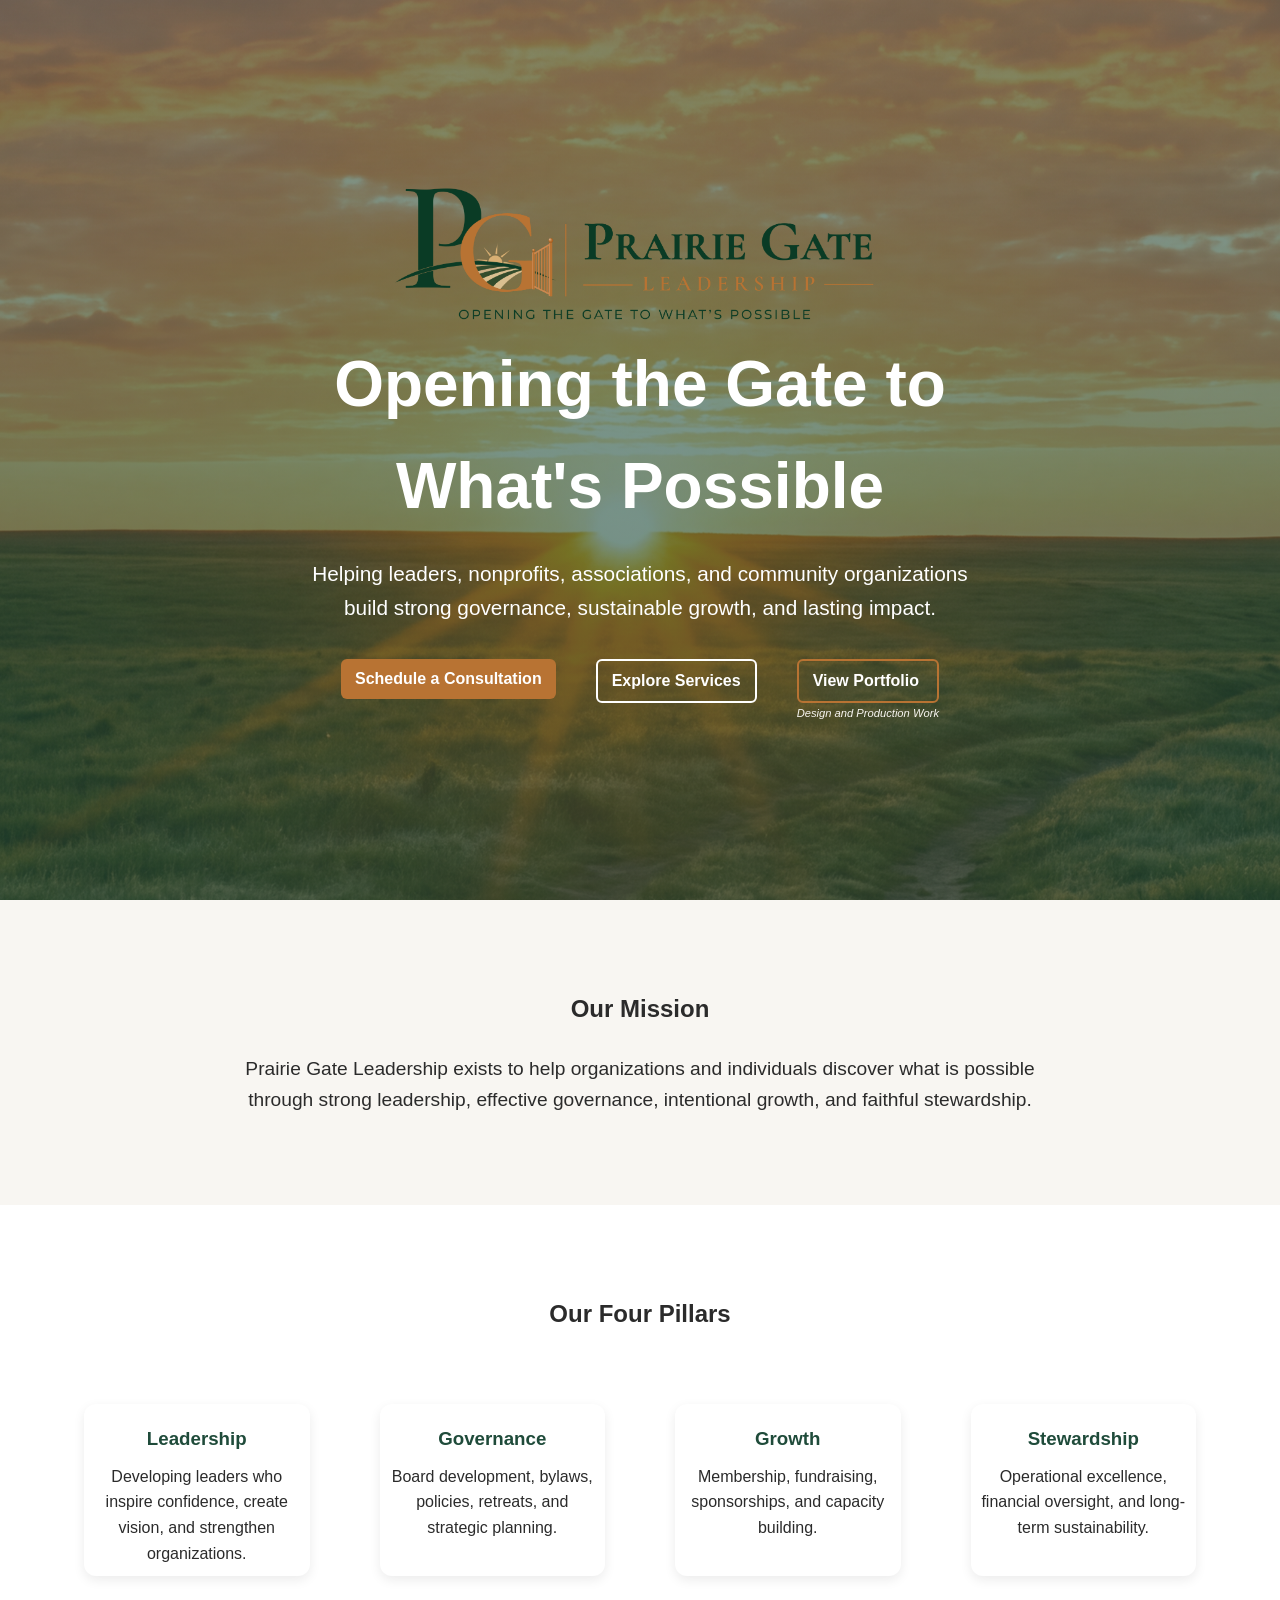
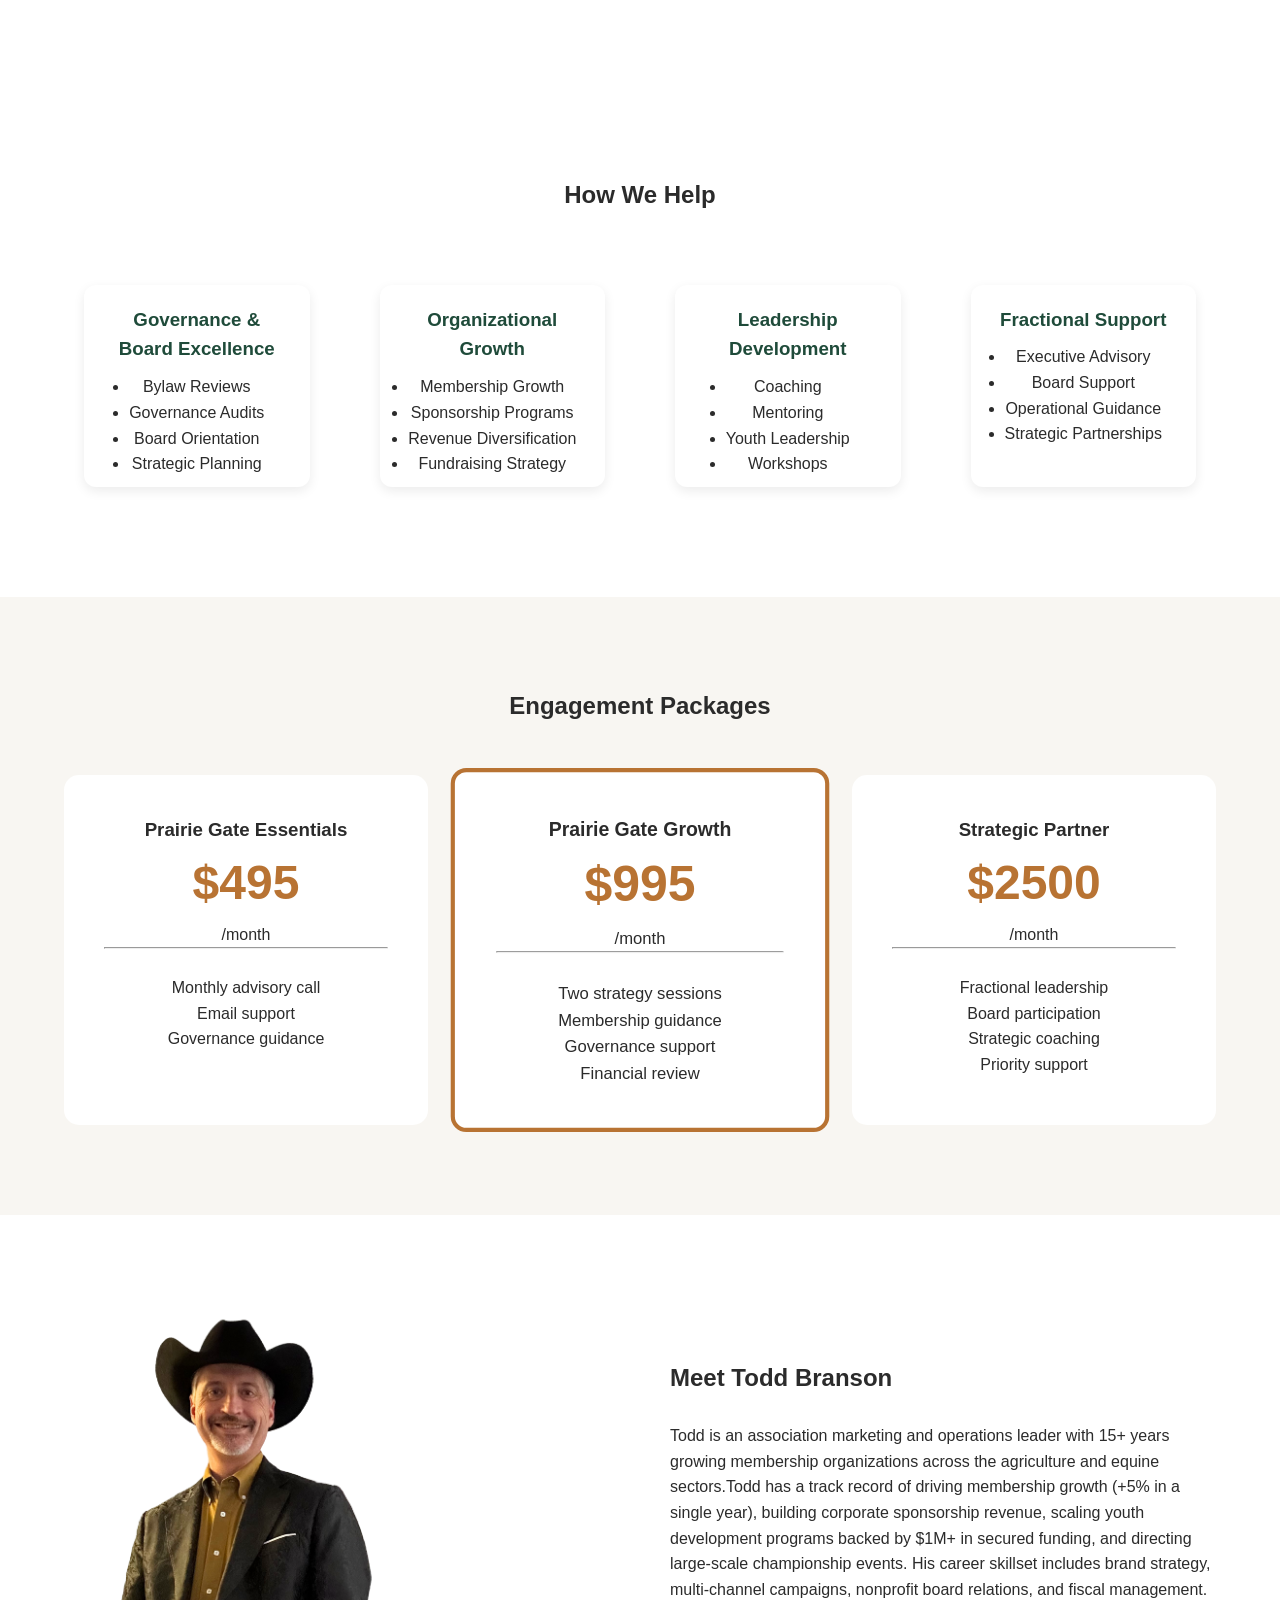
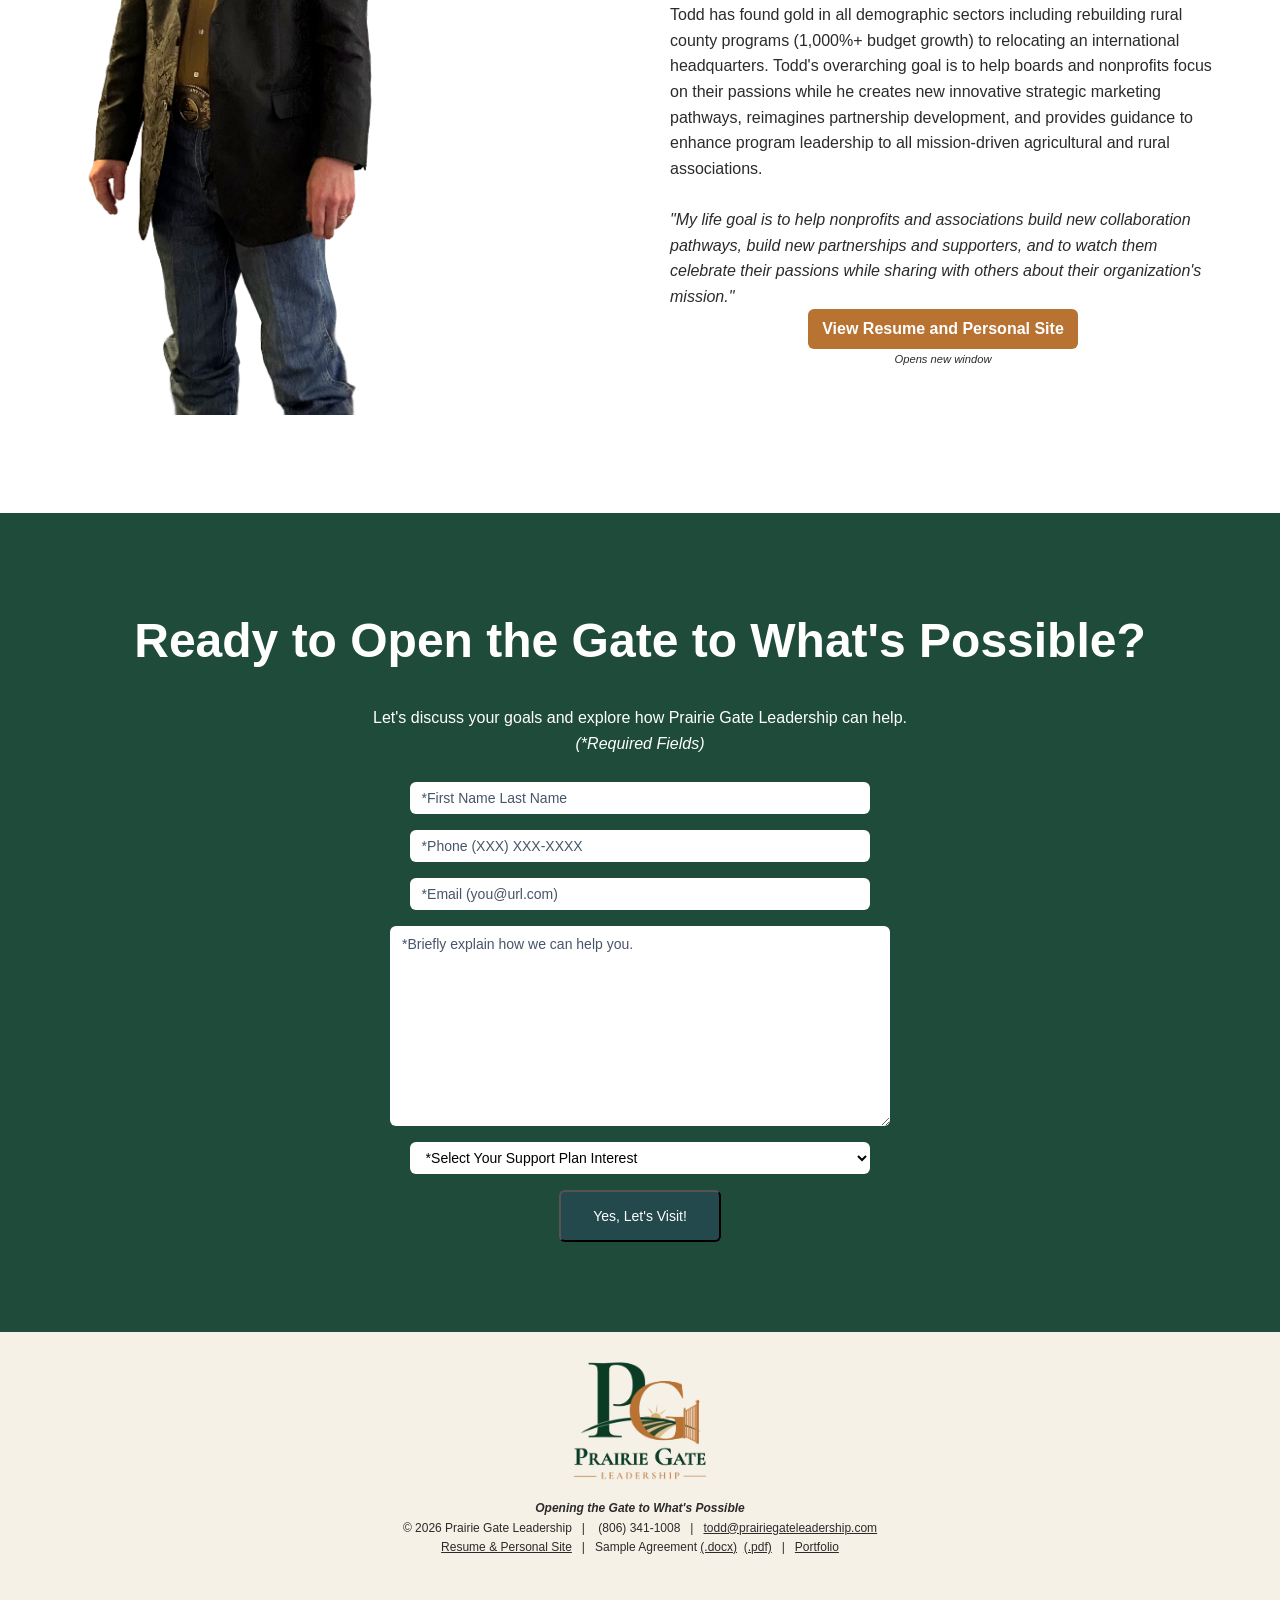
==== index.html @ 0a59d352 "combined the CSS and made it a rel link" ====
<!DOCTYPE html>
<html lang="en">
<head>
<meta charset="UTF-8">
<meta name="viewport" content="width=device-width, initial-scale=1.0">

<title>Prairie Gate Leadership</title>
	<link rel="stylesheet" href="/PGL-style.css">
	<link rel="icon" type="image/png" sizes="32x32" href="/favicon-32.png">
	<link rel="icon" type="image/png" sizes="16x16" href="/favicon-16.png">
	<link rel="apple-touch-icon" sizes="180x180" href="/apple-touch-icon.png">
	<link rel="android-chrome-icon" sizes="192x192" href="/android-chrome-192x192.png">
	<link rel="Progressive-Web-App" sizes="512x512" href="/android-chrome-512x512.png">
	<link rel="shortcut-icon" href="/favicon.ico">
</head>

<body>

<!-- HERO -->

<section class="hero">

<div class="container hero-content">

<img src="images/prairie-gate-horizontal-logo.png"
     alt="Prairie Gate Leadership"
     style="max-width:500px; margin-bottom:30px; display:block; margin: 0 auto;">

<h1>Opening the Gate to What's Possible</h1>

<p style="text-align: center">
Helping leaders, nonprofits, associations, and community organizations build strong governance, sustainable growth, and lasting impact.
</p>

<div class="btn-wrapper">
<a href="#contact" class="btn btn-primary">
Schedule a Consultation
</a>

<a href="#services" class="btn btn-secondary">
Explore Services
</a>
<div class="caption-wrapper">	
<a href="portfolio.html" class="btn btn-external">
View Portfolio
</a>
<span class="btn-caption">Design and Production Work</span>	
	</div>
	</div>
</div>
</section>

<!-- MISSION -->

<section class="mission">

<div class="container">

<h2>Our Mission</h2>

<br>

<p>
Prairie Gate Leadership exists to help organizations and individuals discover what is possible through strong leadership, effective governance, intentional growth, and faithful stewardship.
</p>

</div>

</section>

<!-- FOUR PILLARS -->

<section>

<div class="container">

<h2 style="text-align:center;margin-bottom:50px;">
Our Four Pillars
</h2>

<div class="pillars">

<div class="card">
<h3>Leadership</h3>
<p>
Developing leaders who inspire confidence, create vision, and strengthen organizations.
</p>
</div>

<div class="card">
<h3>Governance</h3>
<p>
Board development, bylaws, policies, retreats, and strategic planning.
</p>
</div>

<div class="card">
<h3>Growth</h3>
<p>
Membership, fundraising, sponsorships, and capacity building.
</p>
</div>

<div class="card">
<h3>Stewardship</h3>
<p>
Operational excellence, financial oversight, and long-term sustainability.
</p>
</div>

</div>

</div>

</section>

<!-- SERVICES -->

<section>

<div class="container">

<h2 id="services" style="text-align:center;margin-bottom:50px;">
How We Help
</h2>

<div class="pillars">

<div class="card">
<h3>Governance &amp; Board Excellence</h3>
<ul>
<li>Bylaw Reviews</li>
<li>Governance Audits</li>
<li>Board Orientation</li>
<li>Strategic Planning</li>
</ul>
</div>

<div class="card">
<h3>Organizational Growth</h3>
<ul>
<li>Membership Growth</li>
<li>Sponsorship Programs</li>
<li>Revenue Diversification</li>
<li>Fundraising Strategy</li>
</ul>
</div>

<div class="card">
<h3>Leadership Development</h3>
<ul>
<li>Coaching</li>
<li>Mentoring</li>
<li>Youth Leadership</li>
<li>Workshops</li>
</ul>
</div>

<div class="card">
<h3>Fractional Support</h3>
<ul>
<li>Executive Advisory</li>
<li>Board Support</li>
<li>Operational Guidance</li>
<li>Strategic Partnerships</li>
</ul>
</div>

</div>

</div>

</section>

<!-- PACKAGES -->

<section class="packages">

<div class="container">

<h2 style="text-align:center;margin-bottom:50px;">
Engagement Packages
</h2>

<div class="pricing-grid">

<div class="package">

<h3>Prairie Gate Essentials</h3>

<div class="price">$495</div>

<p>/month</p>

<hr><br>

<p>Monthly advisory call</p>
<p>Email support</p>
<p>Governance guidance</p>

</div>

<div class="package featured">

<h3>Prairie Gate Growth</h3>

<div class="price">$995</div>

<p>/month</p>

<hr><br>

<p>Two strategy sessions</p>
<p>Membership guidance</p>
<p>Governance support</p>
<p>Financial review</p>

</div>

<div class="package">

<h3>Strategic Partner</h3>

<div class="price">$2500</div>

<p>/month</p>

<hr><br>

<p>Fractional leadership</p>
<p>Board participation</p>
<p>Strategic coaching</p>
<p>Priority support</p>

</div>

</div>

</div>

</section>

<!-- FOUNDER -->

<section>

<div class="container founder">

<div>

<img src="images/todd-branson.png"
     alt="Todd Branson"
     style="width:60%; border-radius:0px;">

</div>

<div>

<h2>Meet Todd Branson</h2>

<br>

<p>
Todd is an association marketing and operations leader with 15+ years growing membership organizations across the agriculture and equine sectors.Todd has a track record of driving membership growth (+5% in a single year), building corporate sponsorship revenue, scaling youth development programs backed by $1M+ in secured funding, and directing large-scale championship events. His career skillset includes brand strategy, multi-channel campaigns, nonprofit board relations, and fiscal management. Todd has found gold in all demographic sectors including rebuilding rural county programs (1,000%+ budget growth) to relocating an international headquarters. Todd's overarching goal is to help boards and nonprofits focus on their passions while he creates new innovative strategic marketing pathways, reimagines partnership development, and provides guidance to enhance program leadership to all mission-driven agricultural and rural associations.
</p>
<br>
<p><em>"My life goal is to help nonprofits and associations build new collaboration pathways, build new partnerships and supporters, and to watch them celebrate their passions while sharing with others about their organization's mission."</em>
</p>
	<div class="btn-wrapper">
	<div class="caption-wrapper">	
<a href="portfolio.html" class="btn btn-primary">View Resume and Personal Site</a>
<span class="btn-caption" style="color:var(--charcoal)">Opens new window</span>	
	</div>

</div>

</div>
	</div>
</section>

<!-- CTA -->

<section class="cta">

<div class="container">

<h2 style="font-size:3rem;"  id="contact">
Ready to Open the Gate to What's Possible?
</h2>

<br>

<p>
Let's discuss your goals and explore
how Prairie Gate Leadership can help. <br><em>(*Required Fields)</em>
</p>
<br>
 <div class="form">
<form action= "https://formspree.io/f/xjyydlya" class="fs-form" method="POST">
    <input type="hidden" name="subject" value="PGL - Request More Information">
	
	<div class="fs-field">
		<input type="text" name="name" placeholder="*First Name Last Name" required class="fs-input">
	</div>
	<div class="fs-field">	
		<input type="phone" name="phone" placeholder="*Phone (XXX) XXX-XXXX" required class="fs-input">
	</div>
	<div class="fs-field">	
		<input type="email" name="email" placeholder="*Email (you@url.com)" required class="fs-input">
	</div>
	<div class="fs-field">
  <textarea class="fs-textarea" name="message" style="width:500px; height:200px;" required placeholder="*Briefly explain how we can help you." ></textarea></div>
	<div class="fs-field">	
	<select class="fs-select" name="support-plans" required>
		<option value="" selected disabled>*Select Your Support Plan Interest</option>
		<option value="inquiry">General Questions</option>
		<option value="essentials">Prairie Gate Essentials</option>
		<option value="growth">Prairie Gate Growth (Recommended)</option>
		<option value="partner">Strategic Partner</option>
	</select>
	</div>
		<button class="fs-button" type="submit">Yes, Let's Visit!</button>
		
</form>
</div>	
	</div>																	 
</section>

<footer>

<img src="images/pg-monogram.png"
     alt="Prairie Gate Monogram"
     style="height:140px;margin-bottom:0px;">

<p style="font-size: 12px;">
		<em><b>Opening the Gate to What's Possible</b></em>
	<br>© 2026 Prairie Gate Leadership&nbsp;&nbsp;&nbsp;|&nbsp;&nbsp;&nbsp;  (806) 341-1008&nbsp;&nbsp;&nbsp;|&nbsp;&nbsp;&nbsp;<a href="mailto:todd@prairiegateleadership.com">todd@prairiegateleadership.com</a>
	<br>
	<a href="https://toddfbranson.myportfolio.com/recent-work" target="new">Resume &amp; Personal Site</a>&nbsp;&nbsp;&nbsp;|&nbsp;&nbsp;&nbsp;Sample Agreement <a href="documents/Prairie Gate Leadership Service Agreement.docx" target="new">(.docx)</a>&nbsp;&nbsp;<a href="documents/Prairie Gate Leadership Service agreement.pdf" target="new">(.pdf)</a>&nbsp;&nbsp;&nbsp;|&nbsp;&nbsp;&nbsp;<a href="portfolio.html">Portfolio</a>
</p>

<br>

</footer>

</body>
</html>
---- PGL-style.css ----
@charset "utf-8";
/* CSS Document */
     
@import url("https://fonts.googleapis.com/css2?family=IBM+Plex+Serif:ital,wght@0,100;0,200;0,300;0,400;0,500;0,600;0,700;1,100;1,200;1,300;1,400;1,500;1,600;1,700&family=Work+Sans:ital,wght@0,100..900;1,100..900&display=swap");

/** Form Variables **/
	
	:root {
  --color-highlight: #7ecac7;
  --color-primary: #23494c;
  --color-primary-active: #122d30;
  --color-text-default: #ffffff;
  --color-text-select: #000000;
  --color-text-muted: #475569;
	}
	button,
input,
optgroup,
select,
textarea {
  font-family: inherit;
  font-feature-settings: inherit;
  font-variation-settings: inherit;
  font-size: 100%;
  font-weight: inherit;
  line-height: inherit;
  color: inherit;
  margin: 0 auto;
  padding: 0;
  text-align:left;
}

[type="checkbox"],
[type="radio"],
[type="range"] {
  appearance: none;
  flex-shrink: 0;
  padding: 0;
  user-select: none;
}

[type="checkbox"]:focus,
[type="radio"]:focus,
[type="range"]:focus {
  outline: none;
}

/** Components **/

.fs-form {
  display: grid;
  row-gap: 1rem;
}

.fs-form:where(.fs-layout__2-column) {
  column-gap: 0.75rem;
  grid-template-columns: 1fr 1fr;
}

fieldset {
  display: flex;
  margin: 1rem 0;
  row-gap:10rem;
}

.fs-form:where(.fs-layout__2-column) fieldset {
  column-gap: 0.75rem;
  grid-template-columns: 1fr 1fr;
  grid-column: 1 / -1;
}

.fs-fieldset-title {
  color: var(--color-text-default);
  font-family: var(--font-family-display);
  font-size: 1.25rem;
  font-weight: 500;
  line-height: 1.75rem;
  margin-bottom: 1rem;
  grid-column: 1 / -1;
}

.fs-field {
  display: flex;
  flex-direction: row;
  row-gap: 0.375rem;

}

.fs-label {
  color: var(--color-text-default);
  display: ;block;
  font-family: var(--font-family-display);
  font-size: 0.875rem;
  font-weight: 700;
  line-height: 1.25rem;
  
}

.fs-description {
  color: var(--color-text-muted);
  display: block;
  font-size: 0.875rem;
  line-height: 1.25rem;
}

.fs-button-group {
  display: flex;
  flex-direction: row-reverse;
  column-gap: 0.75rem;
}

.fs-form:where(.fs-layout__2-column) .fs-button-group {
  grid-column: 1 / -1;
}

.fs-button {
  background-color: var(--color-primary);
  border-radius: 0.375rem;
  color: white;
  cursor: pointer;
  font-size: 0.875rem;
  font-weight: 500;
  line-height: 1rem;
  padding: 1rem 2rem;
  transition-duration: 200ms;
  transition-property: background-color;
  transition-timing-function: cubic-bezier(0.4, 0, 0.2, 1);
}

.fs-button:hover {
  background-color: var(--color-primary-active);
}

.fs-button:focus-visible {
  background-color: var(--color-primary-active);
  outline: 3px solid var(--color-highlight);
}

.fs-input,
.fs-select {
  /*appearance: none;*/
  border-radius: 0.375rem;
  border-width: 0;
  box-shadow: var(--color-border-default) 0 0 0 1px inset;
  color: var(--color-text-select);
  font-size: 0.875rem;
  height: 2rem;
  line-height: 1.25rem;
  outline: none;
  padding-left: 0.75rem;
  padding-right: 0.75rem;
  width: 40%;
}

.fs-input:focus-visible,
.fs-select:focus-visible {
  box-shadow: var(--color-border-active) 0 0 0 1.5px inset;
  outline: 3px solid var(--color-highlight);
  outline-offset: 0;
}

.fs-input::placeholder {
  color: var(--color-text-muted);
}

.fs-checkbox-group,
.fs-radio-group {
  display: flex;
  flex-direction: column;
  row-gap: 0.5rem;
}

.fs-checkbox-field,
.fs-radio-field {
  column-gap: 0.5rem;
  display: flex;
}

:is(.fs-checkbox-field, .fs-radio-field) .fs-label + .fs-description {
  margin-top: 0.125rem;
}

.fs-checkbox-wrapper,
.fs-radio-wrapper {
  align-items: center;
  display: flex;
  height: 1.25rem;
}

.fs-checkbox,
.fs-radio {
  background-color: #fff;
  border: 1px solid var(--color-text-default);
  height: 1rem;
  width: 1rem;
}

.fs-checkbox {
  border-radius: 0.25rem;
}

.fs-radio {
  border-radius: 100%;
}

.fs-checkbox:checked,
.fs-radio:checked {
  background-color: var(--color-primary);
  background-position: center;
  background-repeat: no-repeat;
  background-size: 100% 100%;
  border-color: transparent;
}

.fs-checkbox:checked {
  background-image: url("data:image/svg+xml,%3csvg viewBox='0 0 16 16' fill='white' xmlns='http://www.w3.org/2000/svg'%3e%3cpath d='M12.207 4.793a1 1 0 010 1.414l-5 5a1 1 0 01-1.414 0l-2-2a1 1 0 011.414-1.414L6.5 9.086l4.293-4.293a1 1 0 011.414 0z'/%3e%3c/svg%3e");
}

.fs-radio:checked {
  background-image: url("data:image/svg+xml,%3csvg viewBox='0 0 16 16' fill='white' xmlns='http://www.w3.org/2000/svg'%3e%3ccircle cx='8' cy='8' r='3'/%3e%3c/svg%3e");
}

.fs-checkbox:focus-visible,
.fs-radio:focus-visible {
  outline: 3px solid var(--color-highlight);
  outline-offset: 0;
}

.fs-select {
  background-color: #fff;
  background-position: right 0.5rem center;
  background-repeat: no-repeat;
  background-size: 1.5em 1.5em;
  padding-right: 2.5rem;
}

.fs-slider {
  background: transparent;
  cursor: pointer;
  height: 1.25rem;
  width: 100%;
}

.fs-slider::-moz-range-track {
  background-color: var(--color-background);
  border-radius: 0.5rem;
  height: 0.5rem;
}

.fs-slider::-webkit-slider-runnable-track {
  background-color: var(--color-background);
  border-radius: 0.5rem;
  height: 0.5rem;
}

.fs-slider::-moz-range-thumb {
  background-color: var(--color-primary);
  border: none; /* Removes extra border that FF applies */
  border-radius: 50%;
  height: 1.25rem;
  width: 1.25rem;
}

.fs-slider::-webkit-slider-thumb {
  appearance: none;
  background-color: var(--color-primary);
  border-radius: 50%;
  height: 1.25rem;
  margin-top: -0.375rem; /* Centers thumb on the track */
  width: 1.25rem;
}

.fs-slider:focus-visible::-moz-range-thumb {
  outline: 2px solid var(--color-primary);
  outline-offset: 2px;
}

.fs-slider:focus-visible::-webkit-slider-thumb {
  outline: 2px solid var(--color-primary);
  outline-offset: 2px;
}

.fs-switch {
  background-color: var(--color-background-alt);
  background-image: url("data:image/svg+xml,%3csvg xmlns='http://www.w3.org/2000/svg' viewBox='-4 -4 8 8'%3e%3ccircle r='3' fill='white'/%3e%3c/svg%3e");
  background-position: left center;
  background-repeat: no-repeat;
  border-radius: 1.5rem;
  cursor: pointer;
  height: 1.5rem;
  transition-duration: 200ms;
  transition-property: background-color, background-position;
  transition-timing-function: cubic-bezier(0.4, 0, 0.2, 1);
  width: 2.75rem;
}

.fs-switch:checked {
  background-color: var(--color-primary);
  background-position: right center;
}

.fs-switch:focus-visible {
  outline: 3px solid var(--color-highlight);
  outline-offset: 0;
}

.fs-textarea {
  appearance: none;
  border-radius: 0.375rem;
  border-width: 0;
  box-shadow: var(--color-border-default) 0 0 0 1px inset;
  color: var(--color-primary);
  font-size: 0.875rem;
  line-height: 1.25rem;
  outline: none;
  padding: 0.5rem 0.75rem;
  resize: vertical;
}

.fs-textarea:focus-visible {
  box-shadow: var(--color-border-active) 0 0 0 1.5px inset;
  outline: 3px solid var(--color-highlight);
  outline-offset: 0;
}

.fs-textarea::placeholder {
  color: var(--color-text-muted);
}

/** Utilities **/

.col-span-full {
  grid-column: 1 / -1;
}

.fs-textarea::placeholder {
  color: var(--color-text-muted);
}

.slider-label-container {
  display: flex;
  justify-content: space-between;
  width: 100%;
  margin-top: 0.25rem;
}

.slider-label-text {
  font-size: 0.75rem;
  color: var(--color-text-muted);
  text-align: center;
  white-space: nowrap;
}
	
/** End Form Variables **/

:root {
    --prairie-green: #1F4B3A;
    --warm-copper: #B87333;
    --sandstone: #DCC9A3;
    --ivory: #F8F6F2;
    --charcoal: #2B2B2B;
}

*,
::before,
::after {
    margin:0;
    padding:0;
    box-sizing:border-box;
}

body {
    font-family: "Arial", sans-serif;
    color: var(--charcoal);
    line-height: 1.6;
    background:#fff;
}

.container {
    width:min(1200px,90%);
    margin:auto;
}
h1 {
    text-align: center;
}

h1,h2,h3 {
    font-family: Arial, serif;
}
	a {
		color: var(--charcoal);
	}
.btn {
    display:grid;
    padding:7px 14px;
    border-radius:6px;
    text-decoration:none;
    font-weight:600;
    transition:.3s;
}

.btn-primary {
    background:var(--warm-copper);
    color:white;
}

.btn-secondary {
    border:2px solid white;
    color:white;
}

	.btn-external {
    border:2px solid #B87333;
    color:white;
	
}
	.btn-wrapper {
		display:flex;
		gap: 40px;
		align-items:flex-start;
		width: fit-content;
		margin-left: auto;
		margin-right: auto;
		
	}
	.caption-wrapper {
		display:flex;
		flex-direction:column;
		align-content: flex-start;
	}
	.btn-caption {
		text-align:center;
		margin-top:2px;
		font-size:0.7rem;
		color:var(--ivory);
		font-style: italic;
	}
section {
    padding:90px 0;
}
.section{
    max-width:1200px;
    margin:0 auto;
    padding:70px 20px;
}
.section2{
    background:var(--dark-sandstone);
	background-size: cover;
	max-width:1200px;
    margin:0 auto;
    padding:70px 20px;
}

.section-title{
    color:var(--prairie-green);
    font-size:3rem;
    margin-bottom:0px;
	text-align: center;
}

.section-intro{
    color:#666;
    margin-bottom:20px;
	text-align: center;
}

.work-grid{
    display:grid;
    grid-template-columns:repeat(auto-fit,minmax(300px,1fr));
    gap:30px;
}
	

.hero {
    background:
        linear-gradient(rgba(31,75,58,.55),
        rgba(31,75,58,.65)),
        url("images/sunrise-prairie.png");
    background-size:cover;
    background-position:center;
    color:white;
    min-height:100vh;
    display:flex;
    align-items:center;
}

.hero-content {
    max-width:700px;
}

.hero h1 {
    font-size:4rem;
    margin-bottom:20px;
	align-items: center;
}

.hero p {
    font-size:1.3rem;
    margin-bottom:35px;
	text-align: center;
}


.mission {
    background:var(--ivory);
    text-align:center;
}

.mission p {
    max-width:850px;
    margin:auto;
    font-size:1.2rem;
}

.pillars {
    display:grid;
    grid-template-columns:repeat(auto-fit, minmax(250px,1fr));
    gap:30px;
}

.card{
    display:flex;
	flex-direction: column;
	background:white;
    border-radius:12px;
	align-items: center;
	text-align:center;
    overflow:hidden;
    box-shadow:0 4px 12px rgba(0,0,0,.08);
	margin:20px;
	padding: 10px;
}
.card .card2 h3 {
    color:var(--prairie-green);
    margin-bottom:10px;
}
.card img{
    width:60%;
	margin:20px;
}

	.card2{
    display:flex;
	flex-direction: column;
	background:white;
    border-radius:12px;
	align-items: center;
	text-align:center;
    overflow:hidden;
    box-shadow:0 4px 12px rgba(0,0,0,.08);
	margin:20px;
}

.card2 img{
    width:80%;
	margin:10px;
}
.card-content{
    padding:10px;
}

.card h3{
    padding:10px;
    color:var(--prairie-green);
}


.gallery{
    display:grid;
    grid-template-columns:repeat(auto-fit,minmax(160px,1fr));
    gap:0px;
}

.gallery img{
    width:80%;
    border-radius:5px;
}

	.gallery2{
    display:grid;
    grid-template-columns:repeat(auto-fit,minmax(80px,1fr));
    gap:0px;
}

.gallery2 img{
    width:60%;
    border-radius:5px;
}

	

.packages {
    background:var(--ivory);
}

.pricing-grid {
    display:grid;
    grid-template-columns:repeat(auto-fit,minmax(300px,1fr));
    gap:30px;
}

.package {
    background:white;
    border-radius:15px;
    padding:40px;
    text-align:center;
}

.featured {
    border:4px solid var(--warm-copper);
    transform:scale(1.04);
}

.price {
    font-size:3rem;
    color:var(--warm-copper);
    font-weight:bold;
}

.founder {
    display:grid;
    grid-template-columns:1fr 1fr;
    gap:60px;
    align-items:center;
}
	.form {
		display:block;
		margin: 0 auto;
	}
.cta {
    background:var(--prairie-green);
    text-align:center;
    color:white;
}

footer {
    background:#F6F1E7;
    color:var(--charcoal);
    text-align:center;
    padding:20px;
}

	footer a:link {
		color: var(--charcoal);
	}
	footer a:hover {
		color: var(--warm-copper);
	}
	
	/*footer a:visited {
		color: var(--charcoal);
	}*/
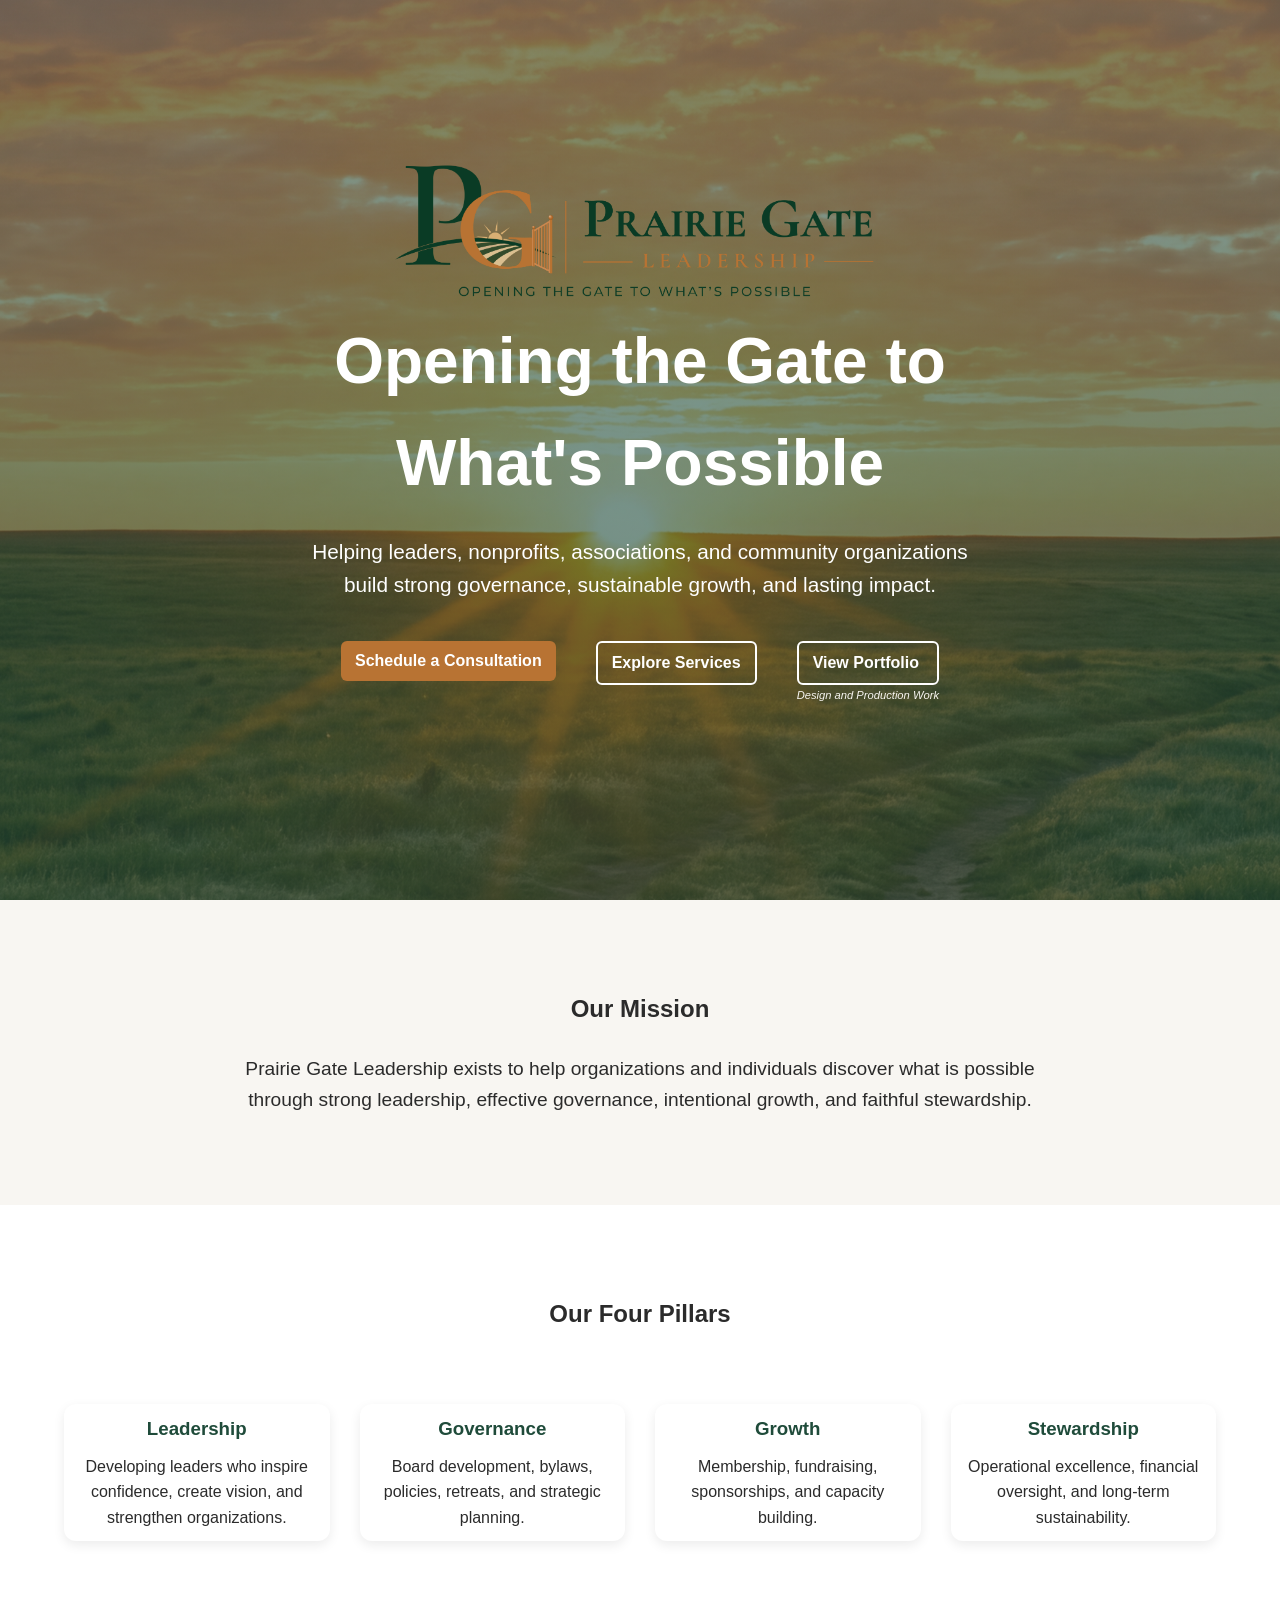
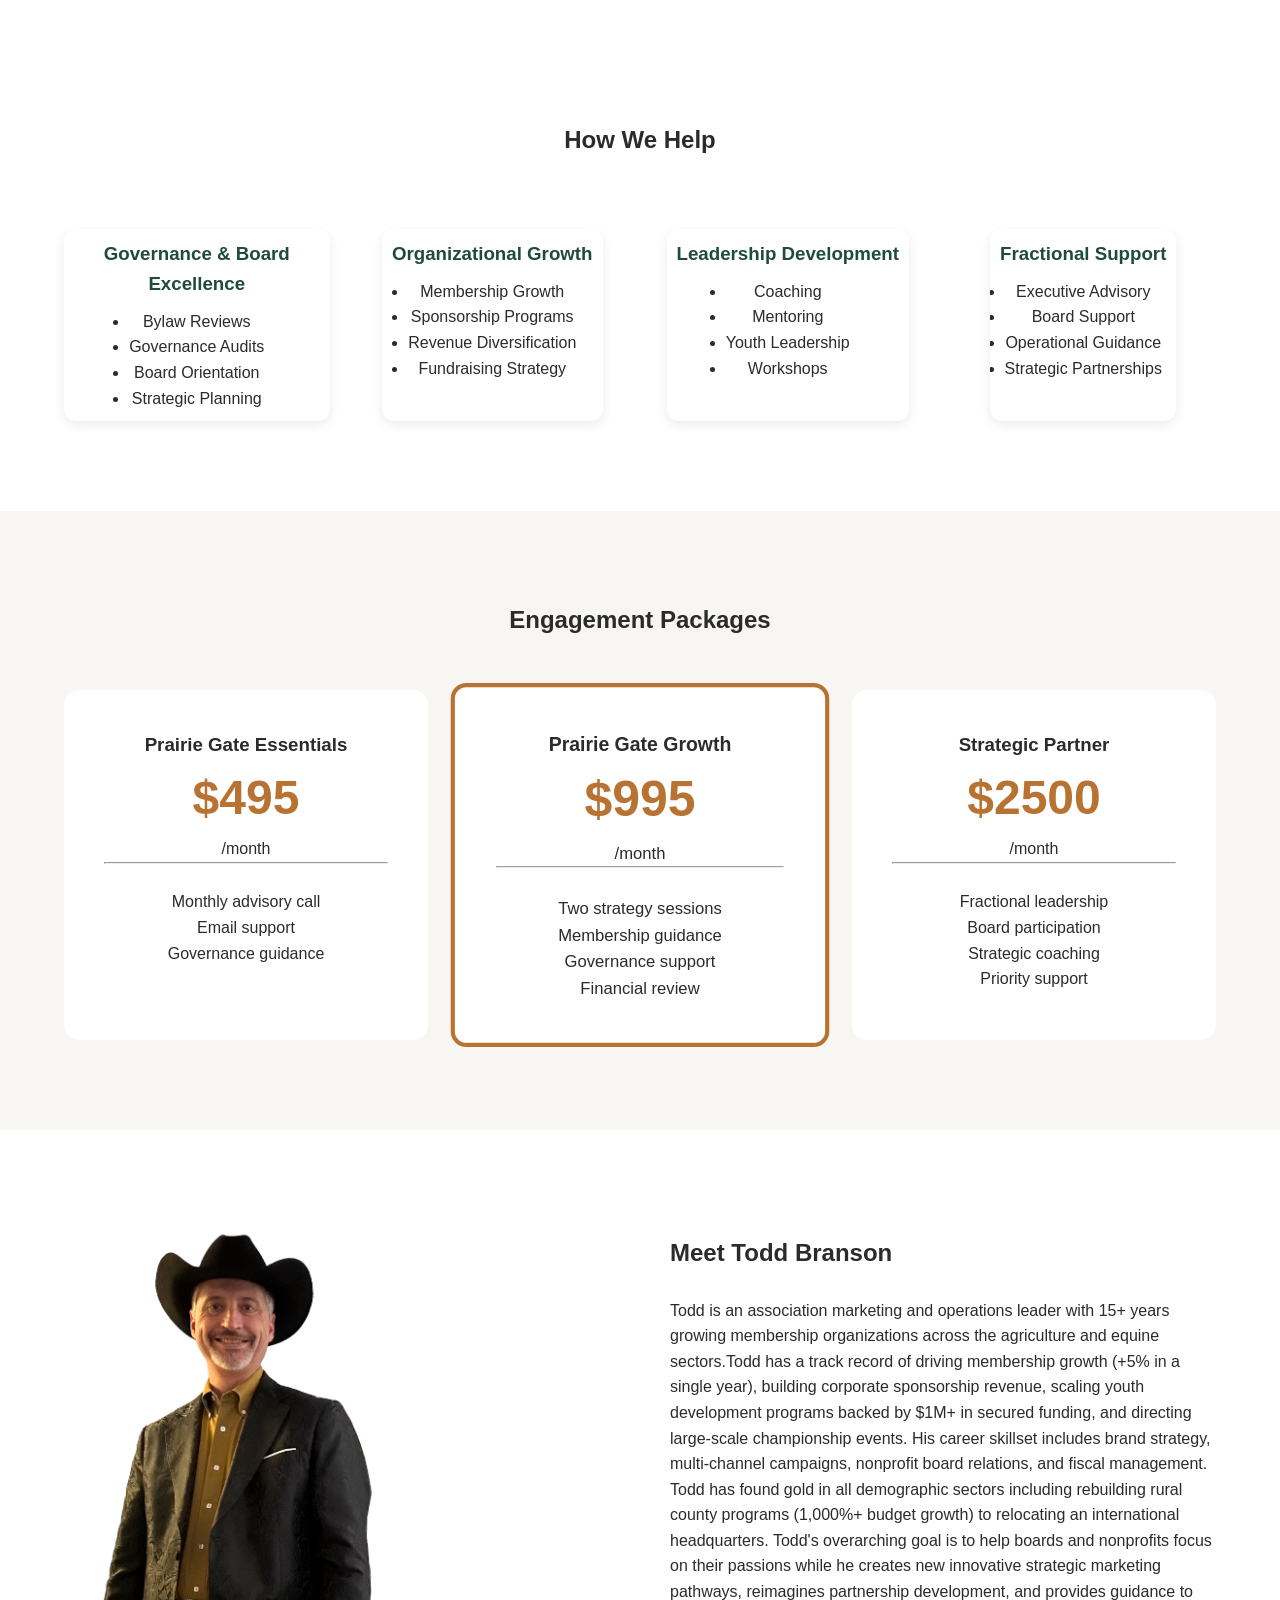
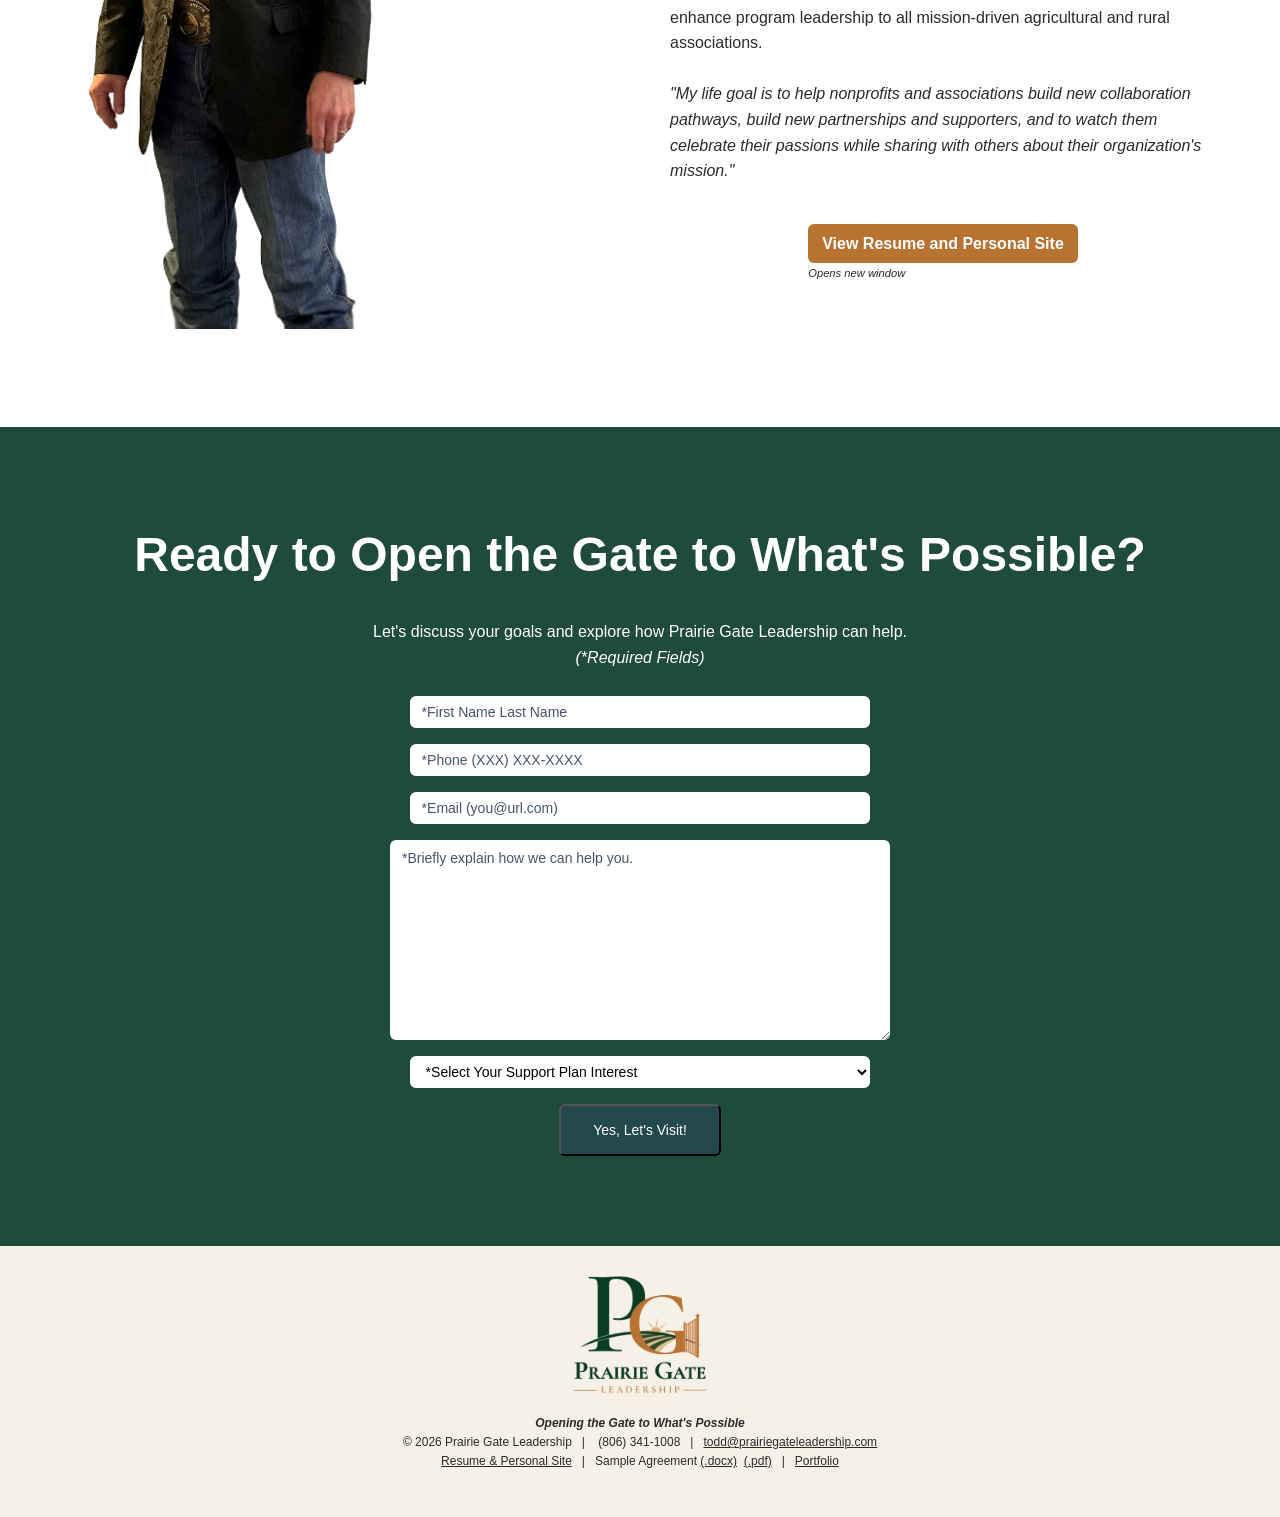
==== commit 42b20503: "Adjust and combine conflicting CSS" ====
--- a/index.html
+++ b/index.html
@@ -41,7 +41,7 @@
 Explore Services
 </a>
 <div class="caption-wrapper">	
-<a href="portfolio.html" class="btn btn-external">
+<a href="portfolio.html" class="btn btn-secondary">
 View Portfolio
 </a>
 <span class="btn-caption">Design and Production Work</span>	
--- a/PGL-style.css
+++ b/PGL-style.css
@@ -359,6 +359,7 @@
     --sandstone: #DCC9A3;
     --ivory: #F8F6F2;
     --charcoal: #2B2B2B;
+	--dark-sandstone:#c09e59;
 }
 
 *,
@@ -374,6 +375,27 @@
     color: var(--charcoal);
     line-height: 1.6;
     background:#fff;
+	margin: 0;
+}
+.lightbox {
+    display: none;
+    position: fixed;
+    z-index: 9999;
+    left: 0;
+    top: 0;
+    width: 100%;
+    height: 100%;
+    background: rgba(0,0,0,.85);
+    cursor: pointer;
+}
+
+.lightbox img {
+    display: block;
+    max-width: 90%;
+    max-height: 90%;
+    margin: auto;
+    position: absolute;
+    inset: 0;
 }
 
 .container {
@@ -391,12 +413,13 @@
 		color: var(--charcoal);
 	}
 .btn {
-    display:grid;
+    display:flex;
     padding:7px 14px;
     border-radius:6px;
     text-decoration:none;
     font-weight:600;
     transition:.3s;
+	
 }
 
 .btn-primary {
@@ -411,7 +434,8 @@
 
 	.btn-external {
     border:2px solid #B87333;
-    color:white;
+    color:#B87333;
+	font-size:11px;
 	
 }
 	.btn-wrapper {
@@ -421,20 +445,32 @@
 		width: fit-content;
 		margin-left: auto;
 		margin-right: auto;
+		margin-top: 40px;
+		margin-bottom:40px;
 		
 	}
 	.caption-wrapper {
 		display:flex;
 		flex-direction:column;
-		align-content: flex-start;
+		align-content: center;
+		margin-left: auto;
+		margin-right: auto;
 	}
 	.btn-caption {
-		text-align:center;
+		align-items:center;
 		margin-top:2px;
 		font-size:0.7rem;
 		color:var(--ivory);
 		font-style: italic;
 	}
+
+.btn-caption2 {
+		align-items:center;
+		margin-top:2px;
+		font-size:0.7rem;
+		color:var(--charcoal);
+		font-style: italic;
+	}
 section {
     padding:90px 0;
 }
@@ -446,7 +482,6 @@
 .section2{
     background:var(--dark-sandstone);
 	background-size: cover;
-	max-width:1200px;
     margin:0 auto;
     padding:70px 20px;
 }
@@ -464,11 +499,7 @@
 	text-align: center;
 }
 
-.work-grid{
-    display:grid;
-    grid-template-columns:repeat(auto-fit,minmax(300px,1fr));
-    gap:30px;
-}
+
 	
 
 .hero {
@@ -518,7 +549,13 @@
     gap:30px;
 }
 
-.card{
+.work-grid{
+    display:grid;
+    grid-template-columns:repeat(auto-fit,minmax(300px,1fr));
+    gap:40px;
+}
+
+.card {
     display:flex;
 	flex-direction: column;
 	background:white;
@@ -527,10 +564,12 @@
 	text-align:center;
     overflow:hidden;
     box-shadow:0 4px 12px rgba(0,0,0,.08);
-	margin:20px;
+	margin-left:auto;
+	margin-right:auto;
 	padding: 10px;
-}
-.card .card2 h3 {
+	margin-top:20px;
+}
+.card h3 {
     color:var(--prairie-green);
     margin-bottom:10px;
 }
@@ -539,7 +578,7 @@
 	margin:20px;
 }
 
-	.card2{
+.card2 {
     display:flex;
 	flex-direction: column;
 	background:white;
@@ -548,38 +587,48 @@
 	text-align:center;
     overflow:hidden;
     box-shadow:0 4px 12px rgba(0,0,0,.08);
-	margin:20px;
-}
-
-.card2 img{
+	margin-left:auto;
+	margin-right:auto;
+	padding:10px;
+	margin-top:20px;
+}
+
+.card2 img {
     width:80%;
 	margin:10px;
 }
+
+.card2 h3{
+    padding:10px;
+    color:var(--prairie-green);
+}
+
 .card-content{
     padding:10px;
 }
 
-.card h3{
-    padding:10px;
-    color:var(--prairie-green);
-}
-
-
 .gallery{
     display:grid;
-    grid-template-columns:repeat(auto-fit,minmax(160px,1fr));
-    gap:0px;
+    grid-template-columns:repeat(auto-fit,minmax(140px,1fr));
+    gap:40px;
+	margin-top:40px;
+	margin-left: auto;
+	margin-right:auto;
 }
 
 .gallery img{
-    width:80%;
+    width:60%;
     border-radius:5px;
+	
 }
 
 	.gallery2{
     display:grid;
     grid-template-columns:repeat(auto-fit,minmax(80px,1fr));
-    gap:0px;
+    gap:40px;
+	margin-top:40px;
+	margin-left: auto;
+	margin-right:auto;
 }
 
 .gallery2 img{
@@ -647,7 +696,3 @@
 		color: var(--warm-copper);
 	}
 	
-	/*footer a:visited {
-		color: var(--charcoal);
-	}*/
-
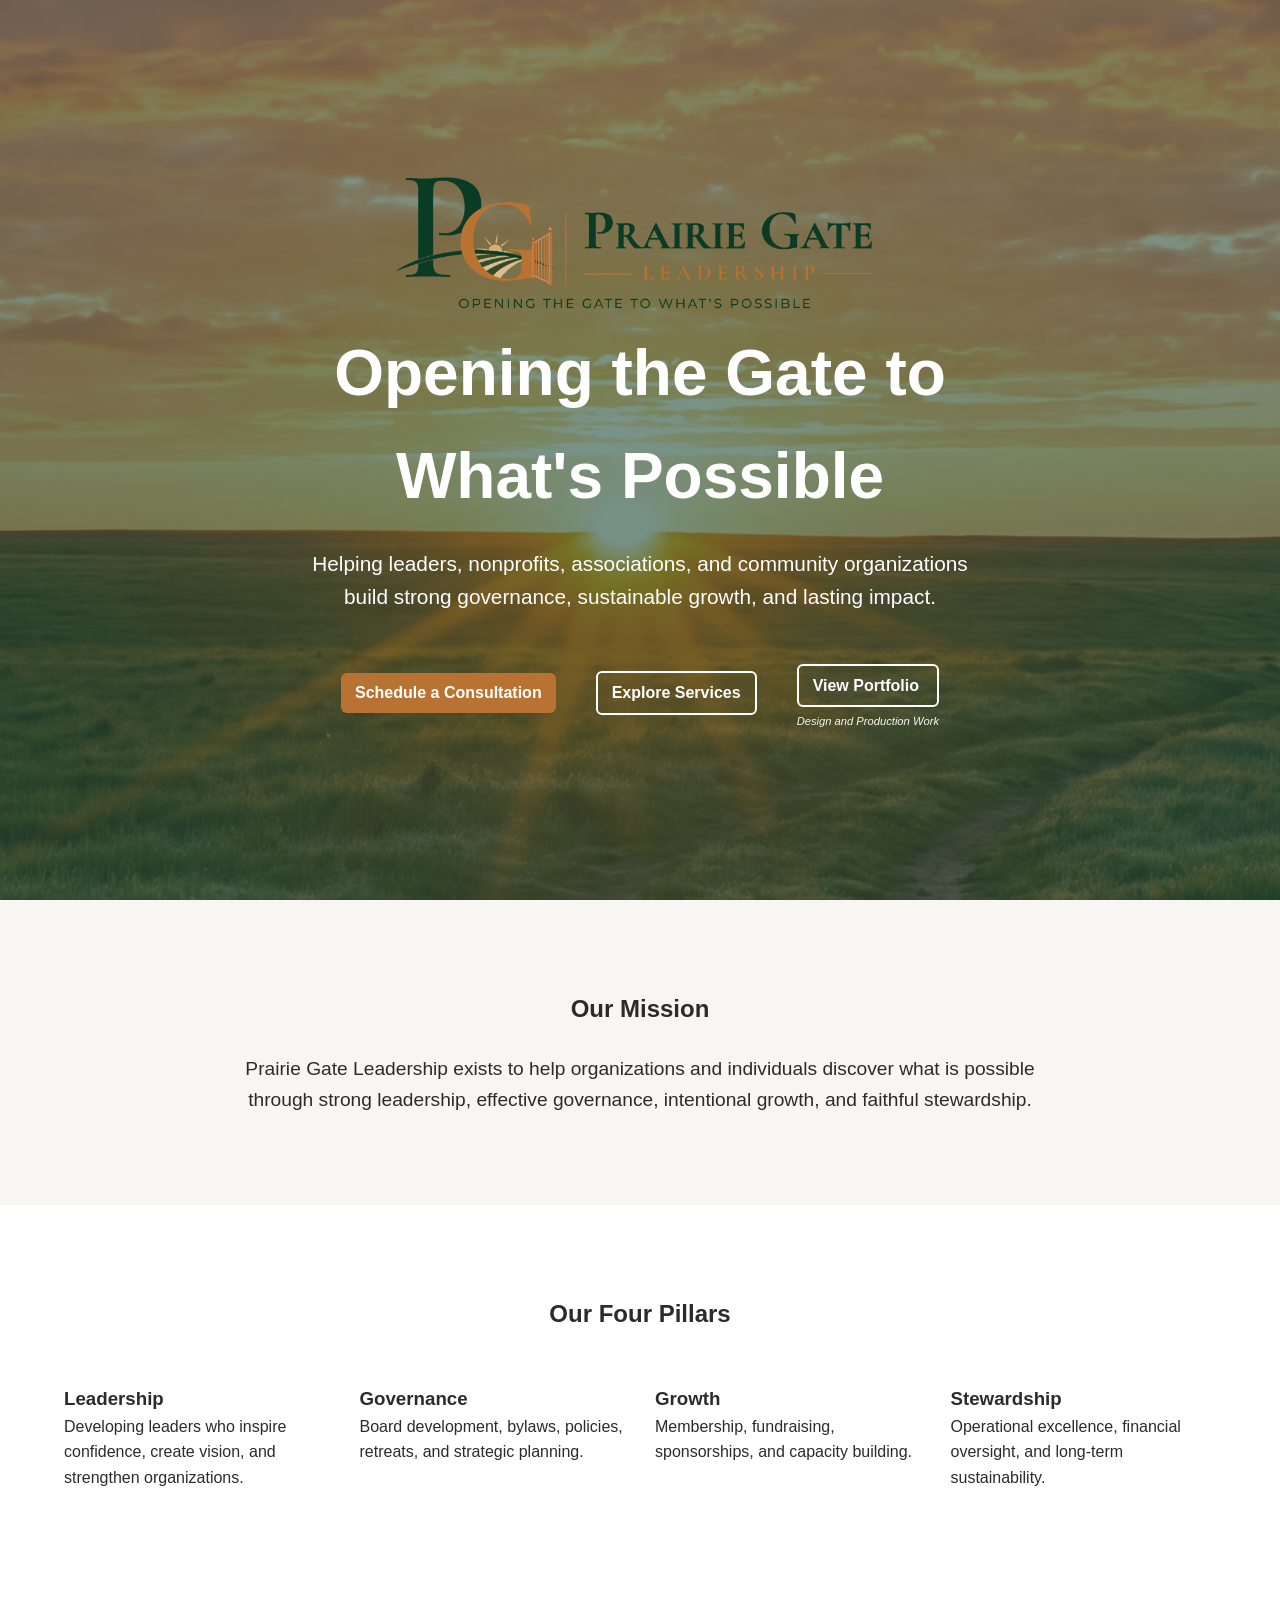
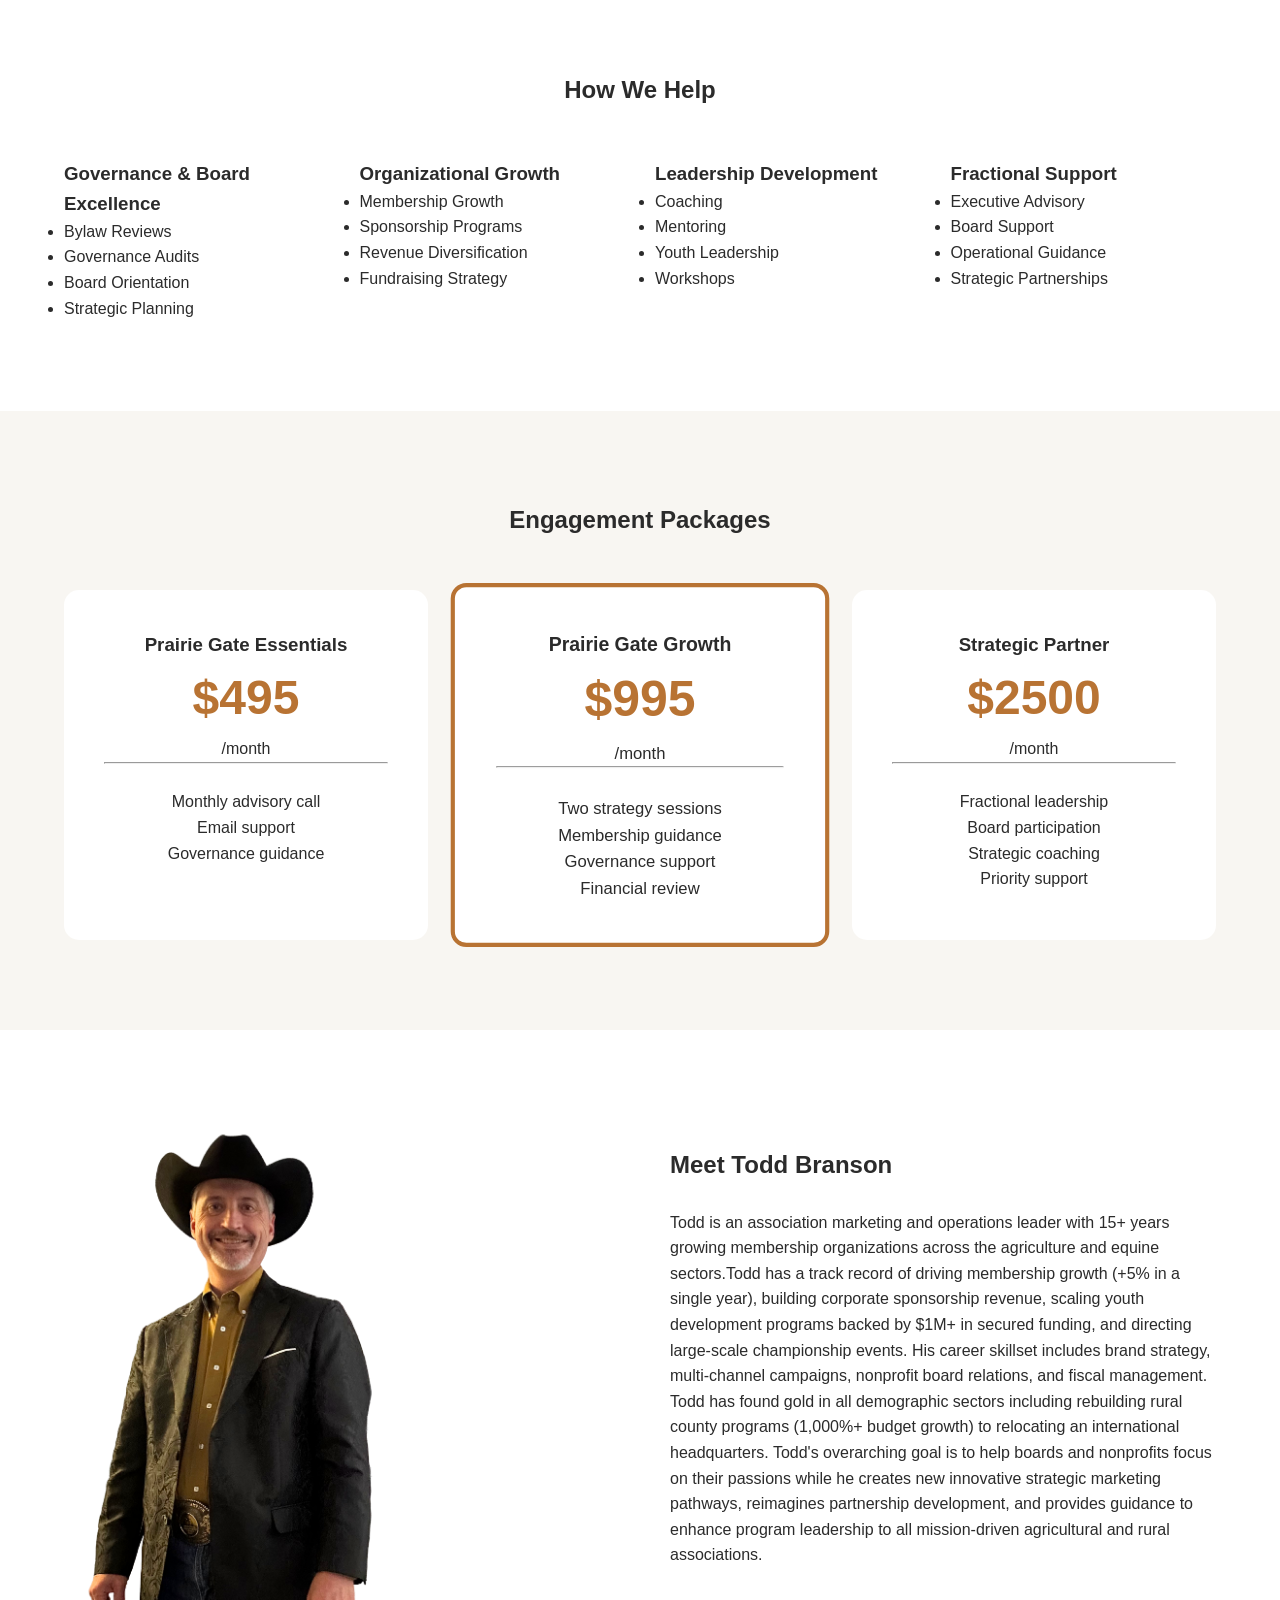
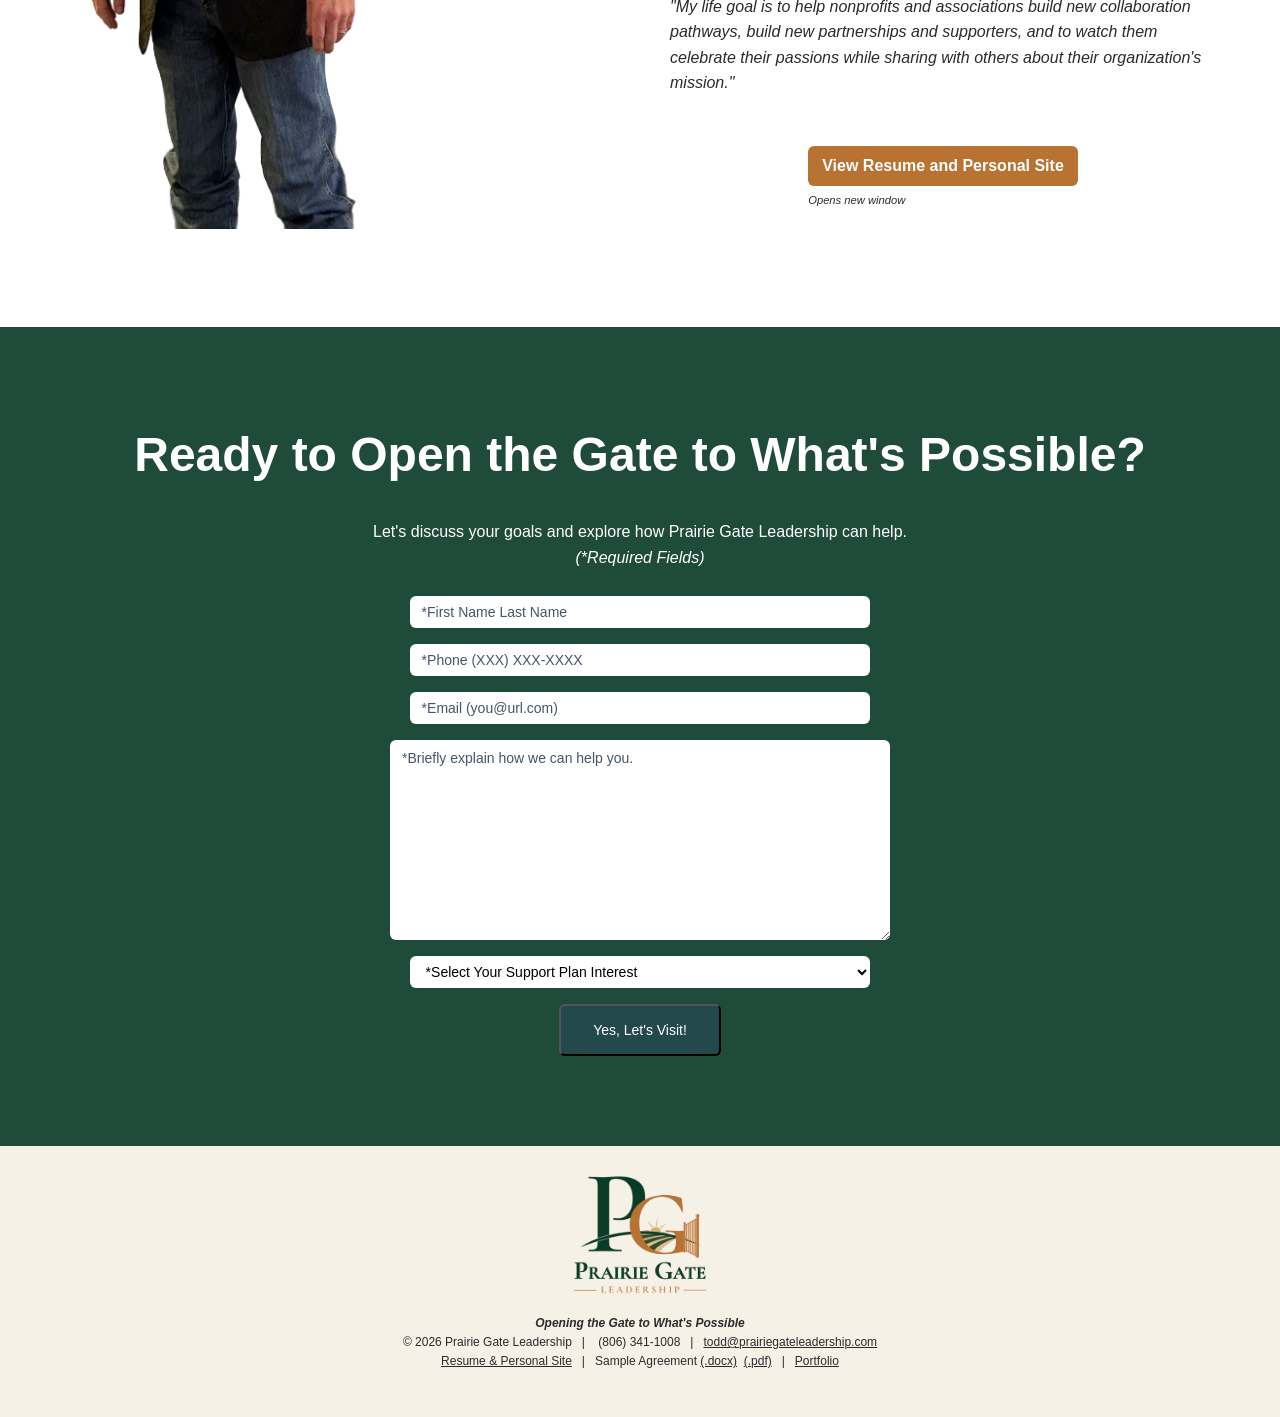
==== commit afc77e43: "Update index.html" ====
--- a/index.html
+++ b/index.html
@@ -80,28 +80,28 @@
 
 <div class="pillars">
 
-<div class="card">
+<div class="card2">
 <h3>Leadership</h3>
 <p>
 Developing leaders who inspire confidence, create vision, and strengthen organizations.
 </p>
 </div>
 
-<div class="card">
+<div class="card2">
 <h3>Governance</h3>
 <p>
 Board development, bylaws, policies, retreats, and strategic planning.
 </p>
 </div>
 
-<div class="card">
+<div class="card2">
 <h3>Growth</h3>
 <p>
 Membership, fundraising, sponsorships, and capacity building.
 </p>
 </div>
 
-<div class="card">
+<div class="card2">
 <h3>Stewardship</h3>
 <p>
 Operational excellence, financial oversight, and long-term sustainability.
@@ -126,7 +126,7 @@
 
 <div class="pillars">
 
-<div class="card">
+<div class="card2">
 <h3>Governance &amp; Board Excellence</h3>
 <ul>
 <li>Bylaw Reviews</li>
@@ -136,7 +136,7 @@
 </ul>
 </div>
 
-<div class="card">
+<div class="card2">
 <h3>Organizational Growth</h3>
 <ul>
 <li>Membership Growth</li>
@@ -146,7 +146,7 @@
 </ul>
 </div>
 
-<div class="card">
+<div class="card2">
 <h3>Leadership Development</h3>
 <ul>
 <li>Coaching</li>
@@ -156,7 +156,7 @@
 </ul>
 </div>
 
-<div class="card">
+<div class="card2">
 <h3>Fractional Support</h3>
 <ul>
 <li>Executive Advisory</li>
--- a/PGL-style.css
+++ b/PGL-style.css
@@ -441,18 +441,17 @@
 	.btn-wrapper {
 		display:flex;
 		gap: 40px;
-		align-items:flex-start;
+		align-items:center;
+		justify-content: center;
 		width: fit-content;
 		margin-left: auto;
 		margin-right: auto;
 		margin-top: 40px;
-		margin-bottom:40px;
 		
 	}
 	.caption-wrapper {
-		display:flex;
-		flex-direction:column;
-		align-content: center;
+		display: block;
+    	margin-top: 10px;
 		margin-left: auto;
 		margin-right: auto;
 	}
@@ -465,8 +464,9 @@
 	}
 
 .btn-caption2 {
-		align-items:center;
-		margin-top:2px;
+		display: block; /* allows width control */
+		width: calc(100% - 20px); /* 10px on each side */
+		margin: 5px 10px 20px 10px;
 		font-size:0.7rem;
 		color:var(--charcoal);
 		font-style: italic;
@@ -551,60 +551,42 @@
 
 .work-grid{
     display:grid;
-    grid-template-columns:repeat(auto-fit,minmax(300px,1fr));
+    grid-template-columns:repeat(auto-fit,minmax(160px,1fr));
     gap:40px;
 }
 
 .card {
-    display:flex;
-	flex-direction: column;
+    position:relative;
+	display: flex;
+    flex-direction: column;
+    align-items: center; 
 	background:white;
     border-radius:12px;
-	align-items: center;
-	text-align:center;
-    overflow:hidden;
+	overflow:hidden;
     box-shadow:0 4px 12px rgba(0,0,0,.08);
-	margin-left:auto;
-	margin-right:auto;
-	padding: 10px;
-	margin-top:20px;
+	margin: 20px 0 20px 20px;
+    text-align: center;
+    line-height: 1;
 }
 .card h3 {
     color:var(--prairie-green);
-    margin-bottom:10px;
+    position: absolute;
+    top: 10px;
+  	margin: 5px 0 10px 0; /* top right bottom left */
+    text-align: center;
 }
 .card img{
-    width:60%;
-	margin:20px;
-}
-
-.card2 {
-    display:flex;
-	flex-direction: column;
-	background:white;
-    border-radius:12px;
-	align-items: center;
-	text-align:center;
-    overflow:hidden;
-    box-shadow:0 4px 12px rgba(0,0,0,.08);
-	margin-left:auto;
-	margin-right:auto;
-	padding:10px;
-	margin-top:20px;
-}
-
-.card2 img {
     width:80%;
-	margin:10px;
-}
-
-.card2 h3{
-    padding:10px;
-    color:var(--prairie-green);
+	display: block;
+    margin-top: 50px;
+	margin-left: auto;
+	margin-right: autos;
+	
 }
 
 .card-content{
-    padding:10px;
+    align-items:center;
+	margin-bottom:20px;
 }
 
 .gallery{
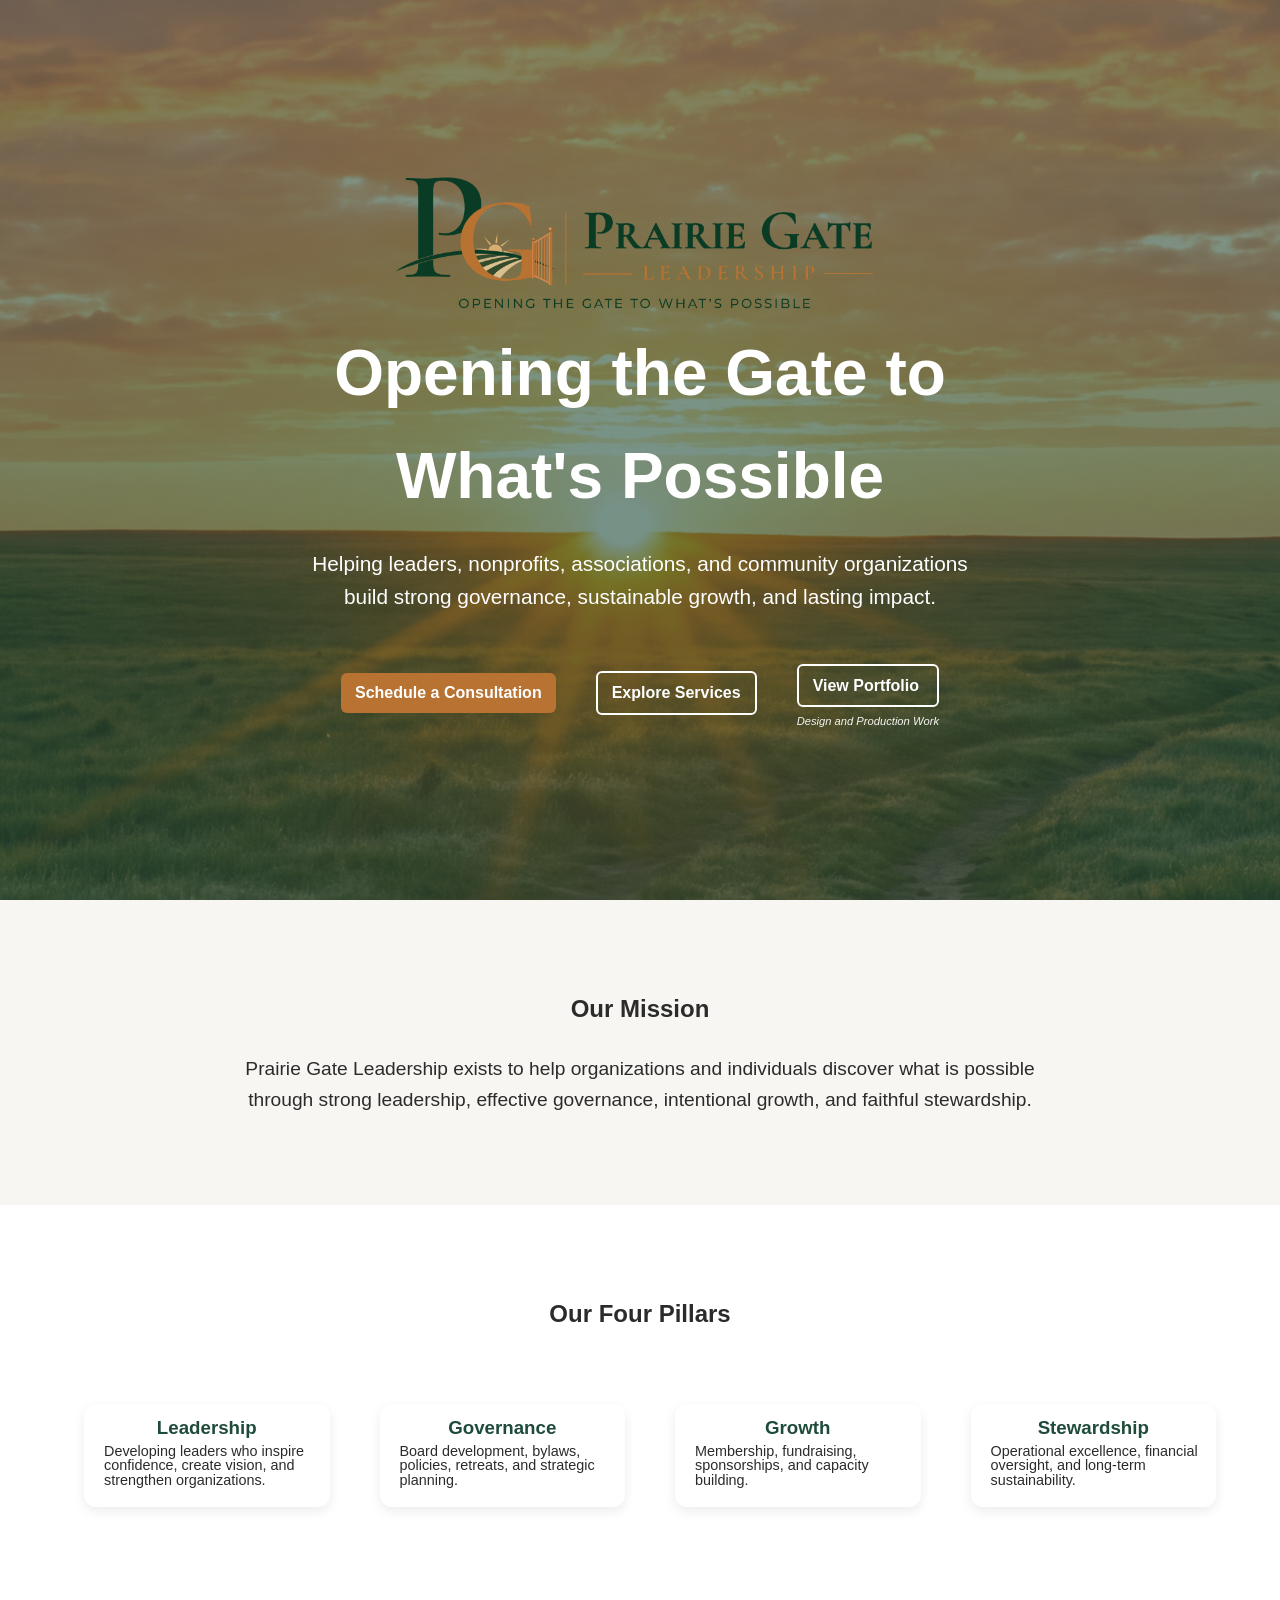
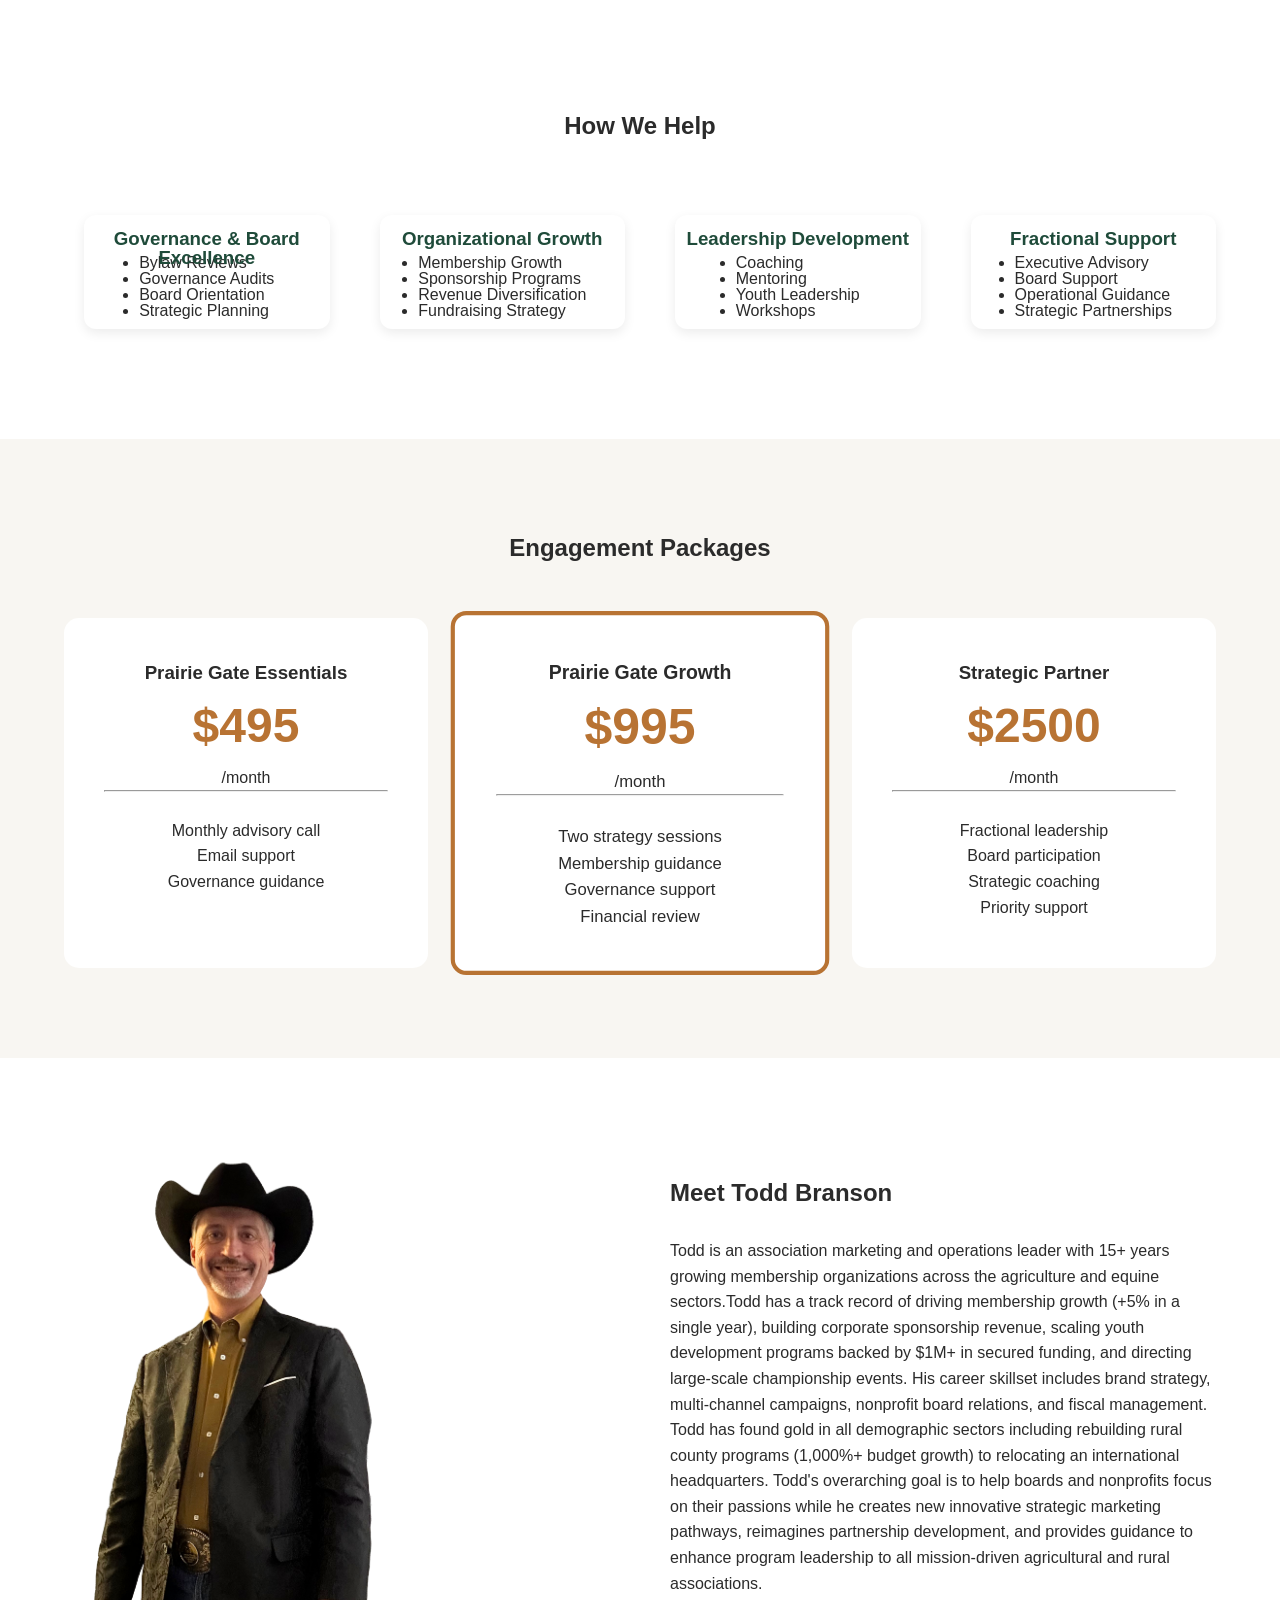
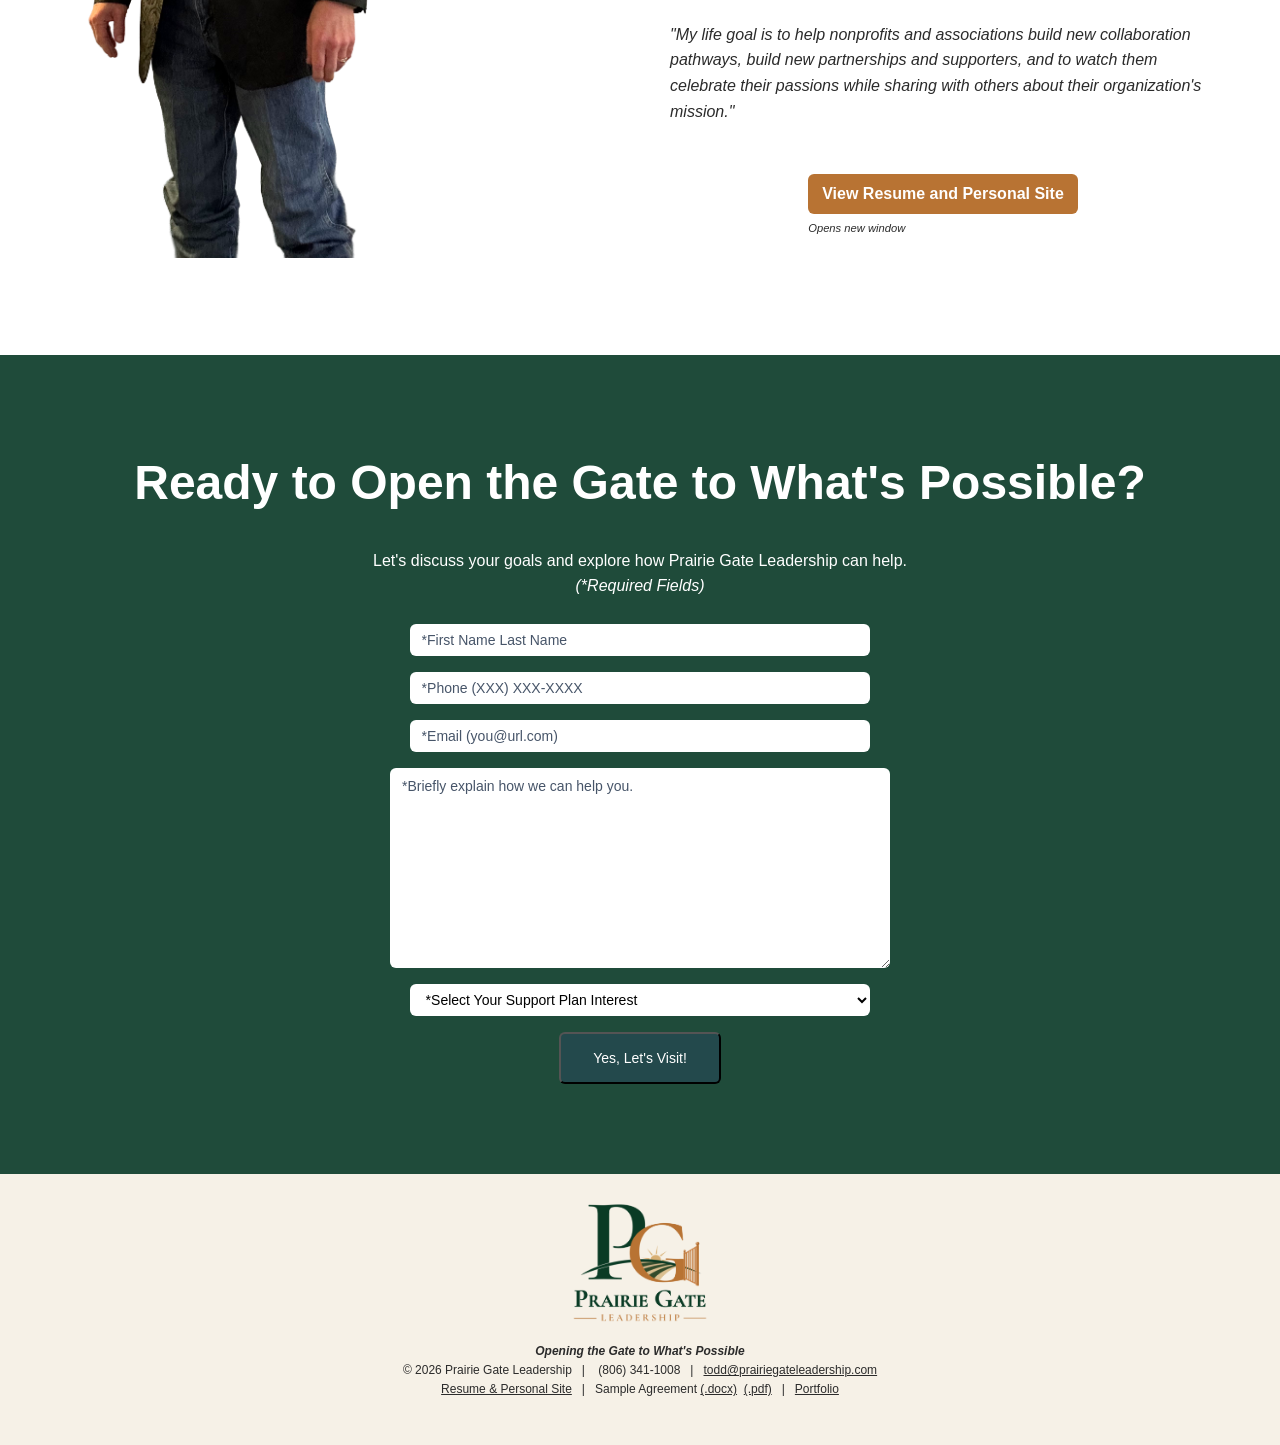
==== commit 3542bfca: "adjustments to the rest of the site to use global CSS" ====
--- a/index.html
+++ b/index.html
@@ -80,28 +80,28 @@
 
 <div class="pillars">
 
-<div class="card2">
+<div class="card">
 <h3>Leadership</h3>
 <p>
 Developing leaders who inspire confidence, create vision, and strengthen organizations.
 </p>
 </div>
 
-<div class="card2">
+<div class="card">
 <h3>Governance</h3>
 <p>
 Board development, bylaws, policies, retreats, and strategic planning.
 </p>
 </div>
 
-<div class="card2">
+<div class="card">
 <h3>Growth</h3>
 <p>
 Membership, fundraising, sponsorships, and capacity building.
 </p>
 </div>
 
-<div class="card2">
+<div class="card">
 <h3>Stewardship</h3>
 <p>
 Operational excellence, financial oversight, and long-term sustainability.
@@ -126,7 +126,7 @@
 
 <div class="pillars">
 
-<div class="card2">
+<div class="card">
 <h3>Governance &amp; Board Excellence</h3>
 <ul>
 <li>Bylaw Reviews</li>
@@ -136,7 +136,7 @@
 </ul>
 </div>
 
-<div class="card2">
+<div class="card">
 <h3>Organizational Growth</h3>
 <ul>
 <li>Membership Growth</li>
@@ -146,7 +146,7 @@
 </ul>
 </div>
 
-<div class="card2">
+<div class="card">
 <h3>Leadership Development</h3>
 <ul>
 <li>Coaching</li>
@@ -156,14 +156,15 @@
 </ul>
 </div>
 
-<div class="card2">
-<h3>Fractional Support</h3>
+<div class="card">
+	<h3>Fractional Support</h3>
 <ul>
 <li>Executive Advisory</li>
 <li>Board Support</li>
 <li>Operational Guidance</li>
 <li>Strategic Partnerships</li>
 </ul>
+
 </div>
 
 </div>
--- a/PGL-style.css
+++ b/PGL-style.css
@@ -580,8 +580,25 @@
 	display: block;
     margin-top: 50px;
 	margin-left: auto;
-	margin-right: autos;
-	
+	margin-right: auto;
+	
+}
+
+.card ul  {
+/*	position: absolute;*/
+    top: 10px;
+  	margin: 40px 0 10px 0;  
+    text-align: left;
+	left: 10px;
+}
+
+.card p  {
+	display: block; /* allows width control */
+	width: calc(100% - 20px); /* 10px on each side */
+	margin: 40px 10px 20px 30px;
+	font-size:.9rem;
+	color:var(--charcoal);  
+    text-align: left;
 }
 
 .card-content{
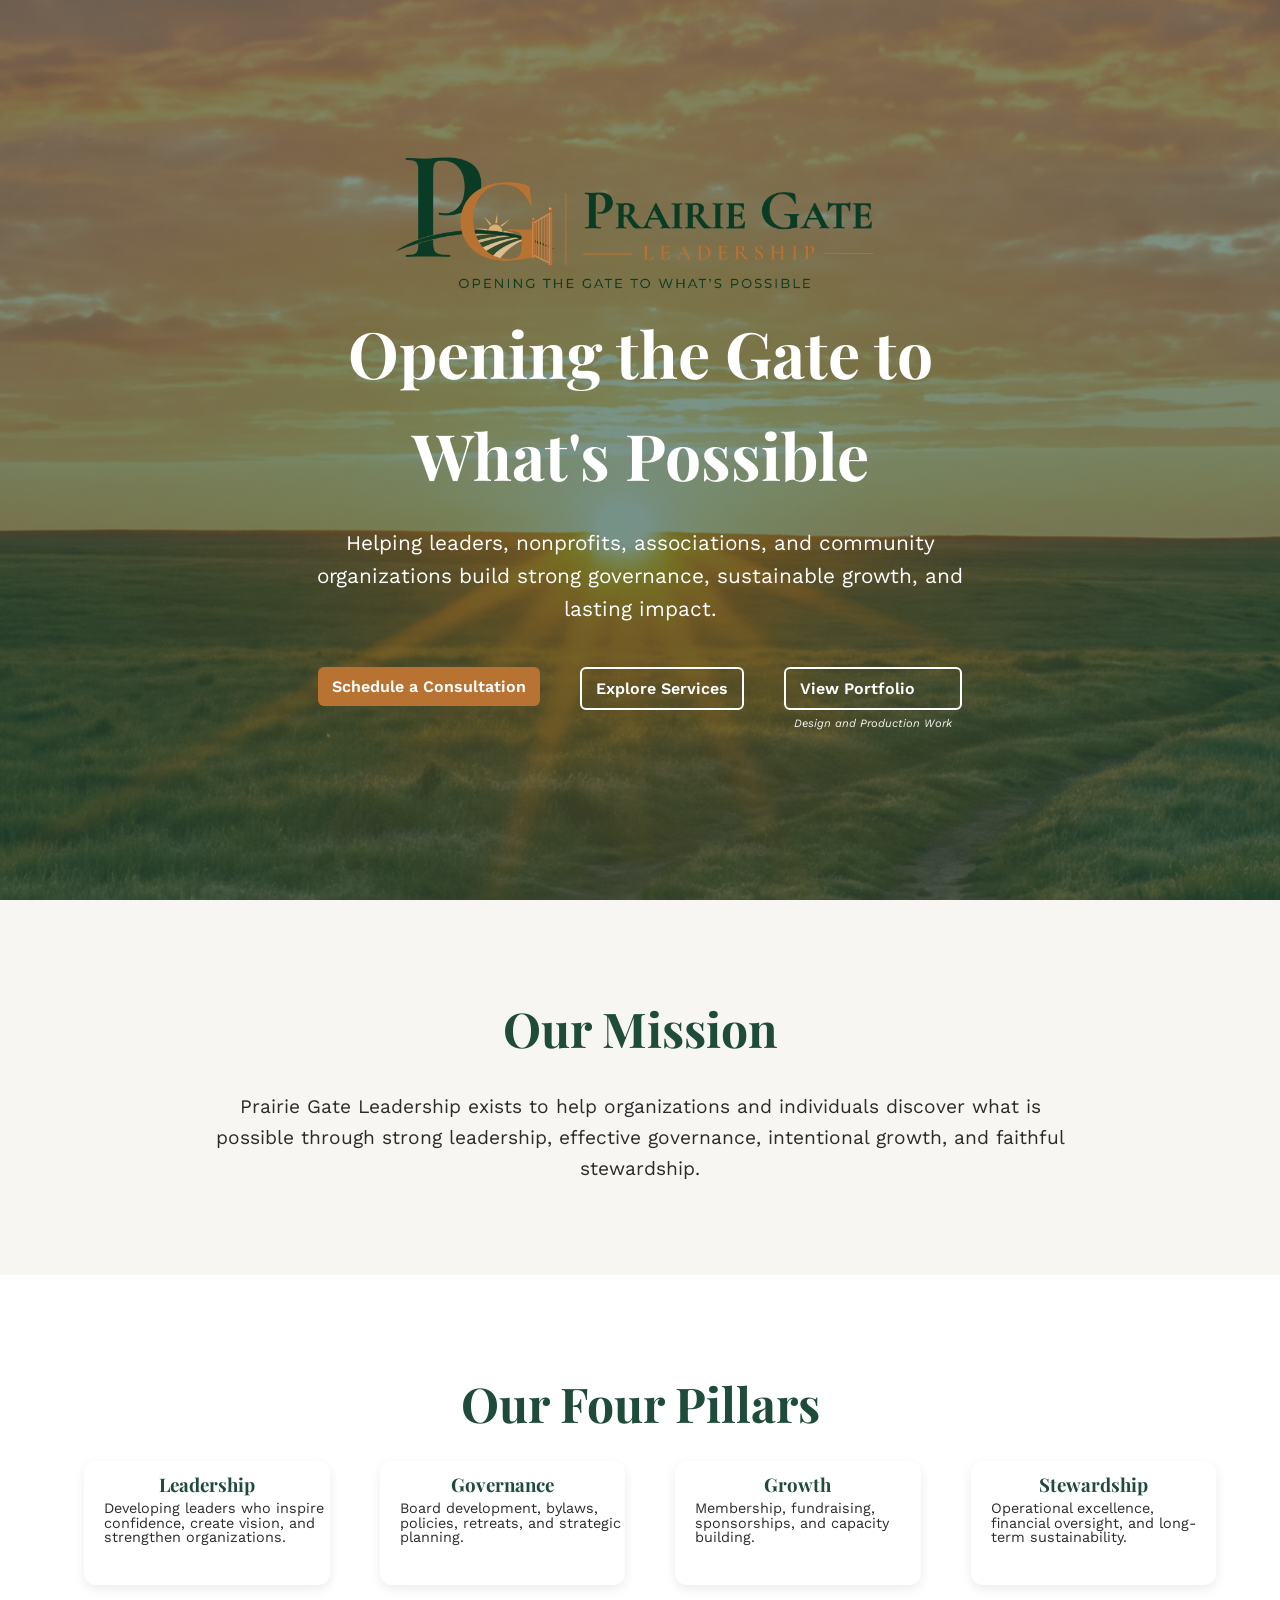
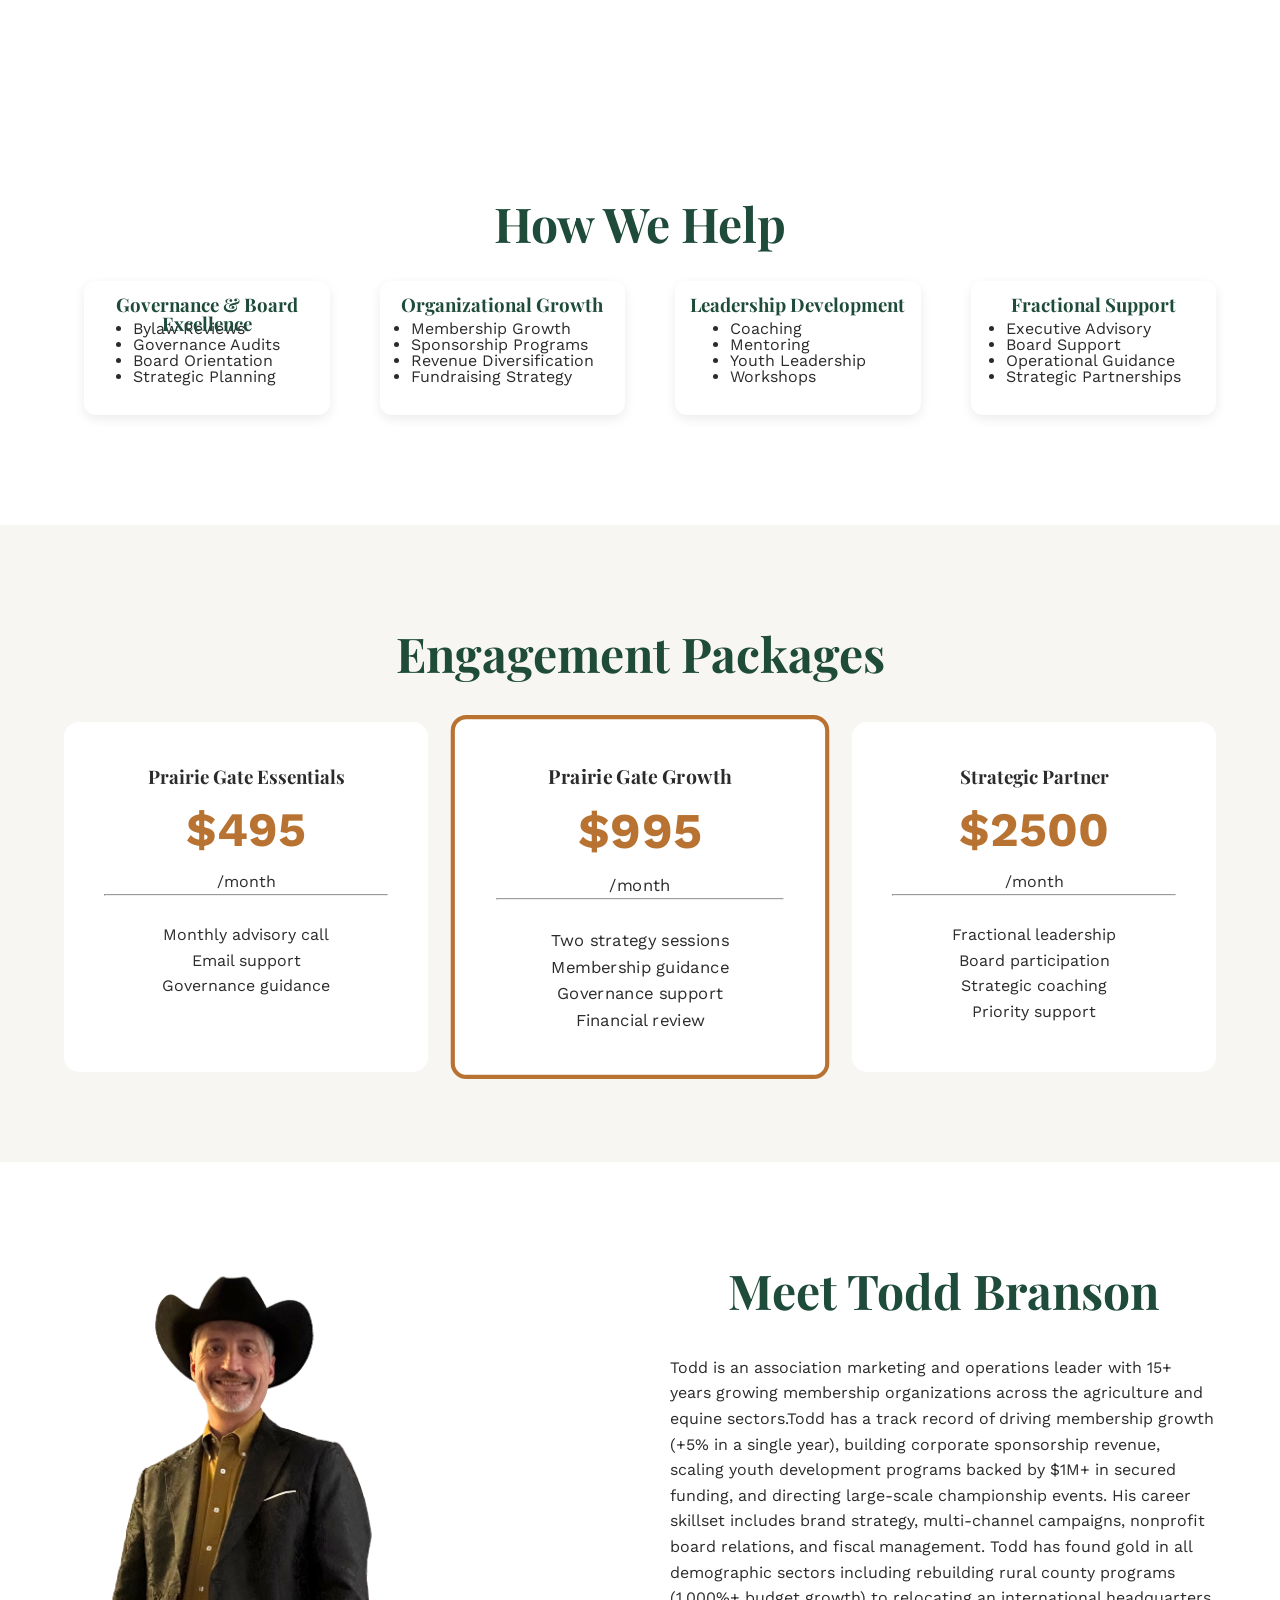
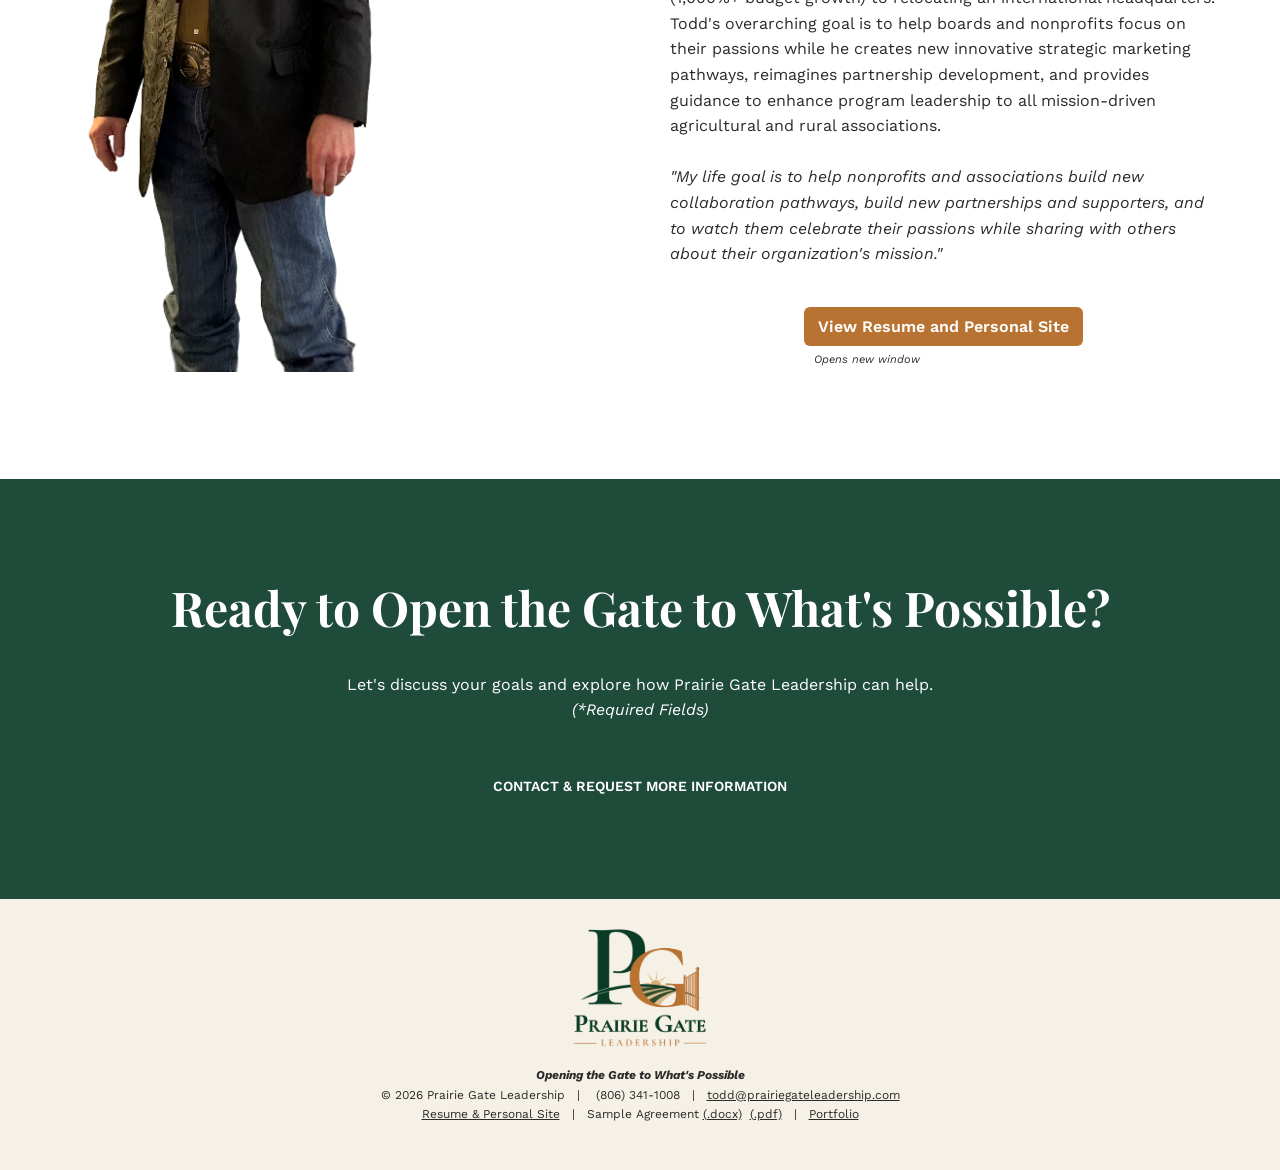
==== commit d4812760: "Update index.html" ====
--- a/index.html
+++ b/index.html
@@ -56,7 +56,7 @@
 
 <div class="container">
 
-<h2>Our Mission</h2>
+<h2  class="section-title">Our Mission</h2>
 
 <br>
 
@@ -74,9 +74,7 @@
 
 <div class="container">
 
-<h2 style="text-align:center;margin-bottom:50px;">
-Our Four Pillars
-</h2>
+<h2  class="section-title">Our Four Pillars</h2>
 
 <div class="pillars">
 
@@ -120,9 +118,7 @@
 
 <div class="container">
 
-<h2 id="services" style="text-align:center;margin-bottom:50px;">
-How We Help
-</h2>
+<h2  class="section-title" id="services">How We Help</h2>
 
 <div class="pillars">
 
@@ -179,9 +175,7 @@
 
 <div class="container">
 
-<h2 style="text-align:center;margin-bottom:50px;">
-Engagement Packages
-</h2>
+<h2  class="section-title" style="margin-bottom:30px;">Engagement Packages</h2>
 
 <div class="pricing-grid">
 
@@ -257,7 +251,7 @@
 
 <div>
 
-<h2>Meet Todd Branson</h2>
+<h2  class="section-title">Meet Todd Branson</h2>
 
 <br>
 
@@ -268,13 +262,12 @@
 <p><em>"My life goal is to help nonprofits and associations build new collaboration pathways, build new partnerships and supporters, and to watch them celebrate their passions while sharing with others about their organization's mission."</em>
 </p>
 	<div class="btn-wrapper">
-	<div class="caption-wrapper">	
+		
+		<div class="caption-wrapper">
 <a href="portfolio.html" class="btn btn-primary">View Resume and Personal Site</a>
 <span class="btn-caption" style="color:var(--charcoal)">Opens new window</span>	
 	</div>
-
-</div>
-
+	</div>
 </div>
 	</div>
 </section>
@@ -296,6 +289,44 @@
 how Prairie Gate Leadership can help. <br><em>(*Required Fields)</em>
 </p>
 <br>
+
+    <script src ="https://cdn.jotfor.ms/s/static/latest/static/feedback2.js" type="text/javascript"></script>
+    <script type="text/javascript">
+        var JFL_263124559129056 = new JotformFeedback({
+          formId: '263124559129056',
+          base: 'https://form.jotform.com/',
+          windowTitle: 'Contact & Request more information',
+          backgroundColor: '#1f4b3a',
+          fontColor: '#FFFFFF',
+          type: 'false',
+          height: 500,
+          width: 700,
+          openOnLoad: false
+        });
+    </script>
+    <script src='https://cdn.jotfor.ms/s/umd/latest/for-form-embed-handler.js'></script>
+    <script>window.jotformEmbedHandler("iframe[id='263124559129056']", "https://form.jotform.com/")</script>
+      <a class="btn lightbox-263124559129056"
+      style="
+      margin-top: 16px;
+      text-transform: uppercase;
+      font-size: 14px;
+      text-decoration: none;
+      cursor: pointer;
+      display: inline-block;
+      padding: 10px;
+      font-family: inherit;
+      text-shadow: none;
+      user-select: none;
+      transition: all,.1s,ease-in;
+      background-color: #1f4b3a;
+      border: 1px solid #1f4b3a;
+      color: #FFFFFF;
+      ">
+        Contact & Request more information
+      </a>
+	
+<!--	
  <div class="form">
 <form action= "https://formspree.io/f/xjyydlya" class="fs-form" method="POST">
     <input type="hidden" name="subject" value="PGL - Request More Information">
@@ -323,6 +354,8 @@
 		<button class="fs-button" type="submit">Yes, Let's Visit!</button>
 		
 </form>
+
+-->
 </div>	
 	</div>																	 
 </section>
--- a/PGL-style.css
+++ b/PGL-style.css
@@ -1,9 +1,369 @@
 @charset "utf-8";
 /* CSS Document */
      
-@import url("https://fonts.googleapis.com/css2?family=IBM+Plex+Serif:ital,wght@0,100;0,200;0,300;0,400;0,500;0,600;0,700;1,100;1,200;1,300;1,400;1,500;1,600;1,700&family=Work+Sans:ital,wght@0,100..900;1,100..900&display=swap");
-
-/** Form Variables **/
+
+/* Global settings for all pages *******************************************************/
+@import url("https://fonts.googleapis.com/css2?family=Playfair+Display:ital,wght@0,400..900;1,400..900&family=Work+Sans:ital,wght@0,100..900;1,100..900&display=swap");
+
+:root {
+    --prairie-green: #1F4B3A;
+    --warm-copper: #B87333;
+    --sandstone: #DCC9A3;
+    --ivory: #F8F6F2;
+    --charcoal: #2B2B2B;
+	--dark-sandstone:#c09e59;
+	--font-heading: "Playfair Display", serif;
+    --font-body: "Work Sans", sans-serif;
+}
+
+*,
+::before,
+::after {
+    margin:0;
+    padding:0;
+    box-sizing:border-box;
+}
+
+body {
+    font-family: var(--font-body);
+    color: var(--charcoal);
+    line-height: 1.6;
+    background:#fff;
+	margin: 0;
+}
+.lightbox {
+    display: none;
+    position: fixed;
+    z-index: 9999;
+    left: 0;
+    top: 0;
+    width: 100%;
+    height: 100%;
+    background: rgba(0,0,0,.85);
+    cursor: pointer;
+}
+
+.lightbox img {
+    display: block;
+    max-width: 90%;
+    max-height: 90%;
+    margin: auto;
+    position: absolute;
+    inset: 0;
+}
+
+.container {
+    width:min(1200px,90%);
+    margin:auto;
+}
+h1 {
+    text-align: center;
+}
+
+h1,h2,h3 {
+    font-family: var(--font-heading);
+}
+	a {
+		color: var(--charcoal);
+	}
+/* End global setting for all pages *******************************************************/
+
+.btn {
+    display:flex;
+	align-items: flex-start;
+    padding:7px 14px;
+    border-radius:6px;
+    text-decoration:none;
+    font-weight:600;
+    transition:.3s;
+	
+}
+
+.btn-primary {
+    background:var(--warm-copper);
+    color:white;
+	display:flex;
+	align-items:flex-start;
+}
+
+.btn-secondary {
+    border:2px solid white;
+    color:white;
+	display:flex;
+	align-items:flex-start;
+}
+
+	.btn-external {
+    border:2px solid #B87333;
+    color:#B87333;
+	font-size:11px;
+	
+}
+	.btn-wrapper {
+		display:flex;
+		gap: 40px;
+		align-items:flex-start;
+		justify-content: center;
+		width: fit-content;
+		margin-left: auto;
+		margin-right: auto;
+		margin-top: 40px;
+		
+	}
+	.caption-wrapper {
+		display: block;
+    	margin-top: 0px;
+		margin-left: auto;
+		margin-right: auto;
+	}
+	.btn-caption {
+		display: block; /* allows width control */
+		width: calc(100% - 20px); /* 10px on each side */
+		margin: 5px 10px 20px 10px;
+		font-size:0.7rem;
+		color:var(--ivory);
+		font-style: italic;
+	}
+
+.btn-caption2 {
+		display: block; /* allows width control */
+		width: calc(100% - 20px); /* 10px on each side */
+/*		margin: 5px 10px 20px 10px;*/
+		font-size:0.7rem;
+		color:var(--charcoal);
+		font-style: italic;
+	}
+
+section {
+    padding:90px 0;
+}
+.section{
+    max-width:1200px;
+    margin:0 auto;
+    padding:70px 20px;
+}
+.section2{
+    background:var(--dark-sandstone);
+	background-size: cover;
+    margin:0 auto;
+    padding:70px 20px;
+}
+
+.section-title{
+    color:var(--prairie-green);
+    font-size:3rem;
+    margin-bottom:0px;
+	text-align: center;
+}
+
+.section-intro{
+    color:#666;
+    margin-bottom:20px;
+	text-align: center;
+}
+
+
+	
+
+.hero {
+    background:
+        linear-gradient(rgba(31,75,58,.55),
+        rgba(31,75,58,.65)),
+        url("images/sunrise-prairie.png");
+    background-size:cover;
+    background-position:center;
+    color:white;
+    min-height:100vh;
+    display:flex;
+    align-items:center;
+}
+
+.hero-content {
+    max-width:700px;
+}
+
+.hero h1 {
+    font-size:4rem;
+    margin-bottom:20px;
+	align-items: center;
+}
+
+.hero p {
+    font-size:1.3rem;
+    margin-bottom:35px;
+	text-align: center;
+}
+
+
+.mission {
+    background:var(--ivory);
+    text-align:center;
+}
+
+.mission p {
+    max-width:850px;
+    margin:auto;
+    font-size:1.2rem;
+}
+
+.pillars {
+    display:grid;
+    grid-template-columns:repeat(auto-fit, minmax(250px,1fr));
+    gap:30px;
+}
+
+.work-grid{
+    display:grid;
+    grid-template-columns:repeat(auto-fit,minmax(160px,1fr));
+    gap:40px;
+}
+
+.card {
+    position:relative;
+	display: flex;
+    flex-direction: column;
+    align-items: center; 
+	background:white;
+    border-radius:12px;
+	overflow:hidden;
+    box-shadow:0 4px 12px rgba(0,0,0,.08);
+	margin: 20px 0 20px 20px;
+    text-align: center;
+    line-height: 1;
+	padding-bottom:20px;
+}
+.card h3 {
+    color:var(--prairie-green);
+    position: absolute;
+    top: 10px;
+  	margin: 5px 0 10px 0; /* top right bottom left */
+    text-align: center;
+}
+.card img{
+    width:80%;
+	display: block;
+    margin-top: 50px;
+	margin-left: auto;
+	margin-right: auto;
+	
+}
+
+.card ul  {
+/*	position: absolute;*/
+    top: 10px;
+  	margin: 40px 0 10px 0;  
+    text-align: left;
+	left: 10px;
+}
+
+.card p  {
+	display: block; /* allows width control */
+	width: calc(100% - 20px); /* 10px on each side */
+	margin: 40px 10px 20px 30px;
+	font-size:.9rem;
+	color:var(--charcoal);  
+    text-align: left;
+}
+
+.card-content{
+    align-items:center;
+	margin-bottom:20px;
+}
+
+.gallery{
+    display:grid;
+    grid-template-columns:repeat(auto-fit,minmax(140px,1fr));
+    gap:40px;
+	margin-top:40px;
+	margin-left: auto;
+	margin-right:auto;
+}
+
+.gallery img{
+    width:60%;
+    border-radius:5px;
+	
+}
+
+	.gallery2{
+    display:grid;
+    grid-template-columns:repeat(auto-fit,minmax(80px,1fr));
+    gap:40px;
+	margin-top:40px;
+	margin-left: auto;
+	margin-right:auto;
+}
+
+.gallery2 img{
+    width:60%;
+    border-radius:5px;
+}
+
+	
+
+.packages {
+    background:var(--ivory);
+}
+
+.pricing-grid {
+    display:grid;
+    grid-template-columns:repeat(auto-fit,minmax(300px,1fr));
+    gap:30px;
+}
+
+.package {
+    background:white;
+    border-radius:15px;
+    padding:40px;
+    text-align:center;
+}
+
+.featured {
+    border:4px solid var(--warm-copper);
+    transform:scale(1.04);
+}
+
+.price {
+    font-size:3rem;
+    color:var(--warm-copper);
+    font-weight:bold;
+}
+
+.founder {
+    display:grid;
+    grid-template-columns:1fr 1fr;
+    gap:60px;
+    align-items:center;
+}
+	.form {
+		display:block;
+		margin: 0 auto;
+	}
+.cta {
+    background:var(--prairie-green);
+    text-align:center;
+    color:white;
+}
+/* Footer content for all pages *******************************************************/
+footer {
+    background:#F6F1E7;
+    color:var(--charcoal);
+    text-align:center;
+    padding:20px;
+}
+
+	footer a:link {
+		color: var(--charcoal);
+	}
+	footer a:hover {
+		color: var(--warm-copper);
+	}
+/* End Footer for all pages *******************************************************/
+
+
+
+
+/* Form specific CSS tags *******************************************************/
 	
 	:root {
   --color-highlight: #7ecac7;
@@ -351,347 +711,79 @@
   white-space: nowrap;
 }
 	
-/** End Form Variables **/
-
-:root {
-    --prairie-green: #1F4B3A;
-    --warm-copper: #B87333;
-    --sandstone: #DCC9A3;
-    --ivory: #F8F6F2;
-    --charcoal: #2B2B2B;
-	--dark-sandstone:#c09e59;
-}
-
-*,
-::before,
-::after {
-    margin:0;
-    padding:0;
-    box-sizing:border-box;
-}
-
-body {
-    font-family: "Arial", sans-serif;
-    color: var(--charcoal);
-    line-height: 1.6;
-    background:#fff;
-	margin: 0;
-}
-.lightbox {
-    display: none;
-    position: fixed;
-    z-index: 9999;
-    left: 0;
-    top: 0;
-    width: 100%;
-    height: 100%;
-    background: rgba(0,0,0,.85);
-    cursor: pointer;
-}
-
-.lightbox img {
-    display: block;
-    max-width: 90%;
-    max-height: 90%;
-    margin: auto;
-    position: absolute;
-    inset: 0;
-}
-
-.container {
-    width:min(1200px,90%);
-    margin:auto;
-}
-h1 {
-    text-align: center;
-}
-
-h1,h2,h3 {
-    font-family: Arial, serif;
-}
-	a {
-		color: var(--charcoal);
-	}
-.btn {
-    display:flex;
-    padding:7px 14px;
-    border-radius:6px;
-    text-decoration:none;
-    font-weight:600;
-    transition:.3s;
-	
-}
-
-.btn-primary {
-    background:var(--warm-copper);
-    color:white;
-}
-
-.btn-secondary {
-    border:2px solid white;
-    color:white;
-}
-
-	.btn-external {
-    border:2px solid #B87333;
-    color:#B87333;
-	font-size:11px;
-	
-}
-	.btn-wrapper {
-		display:flex;
-		gap: 40px;
-		align-items:center;
-		justify-content: center;
-		width: fit-content;
-		margin-left: auto;
-		margin-right: auto;
-		margin-top: 40px;
-		
-	}
-	.caption-wrapper {
-		display: block;
-    	margin-top: 10px;
-		margin-left: auto;
-		margin-right: auto;
-	}
-	.btn-caption {
-		align-items:center;
-		margin-top:2px;
-		font-size:0.7rem;
-		color:var(--ivory);
-		font-style: italic;
-	}
-
-.btn-caption2 {
-		display: block; /* allows width control */
-		width: calc(100% - 20px); /* 10px on each side */
-		margin: 5px 10px 20px 10px;
-		font-size:0.7rem;
-		color:var(--charcoal);
-		font-style: italic;
-	}
-section {
-    padding:90px 0;
-}
-.section{
-    max-width:1200px;
-    margin:0 auto;
-    padding:70px 20px;
-}
-.section2{
-    background:var(--dark-sandstone);
-	background-size: cover;
-    margin:0 auto;
-    padding:70px 20px;
-}
-
-.section-title{
-    color:var(--prairie-green);
-    font-size:3rem;
-    margin-bottom:0px;
-	text-align: center;
-}
-
-.section-intro{
-    color:#666;
-    margin-bottom:20px;
-	text-align: center;
-}
-
-
-	
-
-.hero {
+/* Thank you form specific CSS tags *******************************************************/
+
+.thank-you-hero{
     background:
-        linear-gradient(rgba(31,75,58,.55),
-        rgba(31,75,58,.65)),
+        linear-gradient(rgba(31,75,58,.80),
+        rgba(31,75,58,.75)),
         url("images/sunrise-prairie.png");
     background-size:cover;
     background-position:center;
-    color:white;
-    min-height:100vh;
+    min-height:80vh;
     display:flex;
     align-items:center;
-}
-
-.hero-content {
-    max-width:700px;
-}
-
-.hero h1 {
-    font-size:4rem;
-    margin-bottom:20px;
-	align-items: center;
-}
-
-.hero p {
-    font-size:1.3rem;
-    margin-bottom:35px;
-	text-align: center;
-}
-
-
-.mission {
-    background:var(--ivory);
+    color:white;
     text-align:center;
 }
 
-.mission p {
+.thank-you-card{
+    background:rgba(255,255,255,.95);
+    color:var(--charcoal);
     max-width:850px;
     margin:auto;
-    font-size:1.2rem;
-}
-
-.pillars {
+    padding:50px;
+    border-radius:15px;
+    box-shadow:0 10px 30px rgba(0,0,0,.2);
+}
+
+.checkmark{
+    font-size:4rem;
+    color:var(--warm-copper);
+    margin-bottom:20px;
+}
+
+.thank-you-card h1{
+    color:var(--prairie-green);
+    font-size:3rem;
+    margin-bottom:20px;
+}
+
+.thank-you-card p{
+    font-size:1.15rem;
+    margin-bottom:20px;
+}
+
+.next-steps{
+    background:var(--ivory);
+}
+
+.step-grid{
     display:grid;
-    grid-template-columns:repeat(auto-fit, minmax(250px,1fr));
+    grid-template-columns:repeat(auto-fit,minmax(240px,1fr));
     gap:30px;
-}
-
-.work-grid{
-    display:grid;
-    grid-template-columns:repeat(auto-fit,minmax(160px,1fr));
-    gap:40px;
-}
-
-.card {
-    position:relative;
-	display: flex;
-    flex-direction: column;
-    align-items: center; 
-	background:white;
+    margin-top:40px;
+}
+
+.step{
+    background:white;
     border-radius:12px;
-	overflow:hidden;
+    padding:30px;
+    text-align:center;
     box-shadow:0 4px 12px rgba(0,0,0,.08);
-	margin: 20px 0 20px 20px;
-    text-align: center;
-    line-height: 1;
-}
-.card h3 {
+}
+
+.step h3{
     color:var(--prairie-green);
-    position: absolute;
-    top: 10px;
-  	margin: 5px 0 10px 0; /* top right bottom left */
-    text-align: center;
-}
-.card img{
-    width:80%;
-	display: block;
-    margin-top: 50px;
-	margin-left: auto;
-	margin-right: auto;
-	
-}
-
-.card ul  {
-/*	position: absolute;*/
-    top: 10px;
-  	margin: 40px 0 10px 0;  
-    text-align: left;
-	left: 10px;
-}
-
-.card p  {
-	display: block; /* allows width control */
-	width: calc(100% - 20px); /* 10px on each side */
-	margin: 40px 10px 20px 30px;
-	font-size:.9rem;
-	color:var(--charcoal);  
-    text-align: left;
-}
-
-.card-content{
-    align-items:center;
-	margin-bottom:20px;
-}
-
-.gallery{
-    display:grid;
-    grid-template-columns:repeat(auto-fit,minmax(140px,1fr));
-    gap:40px;
-	margin-top:40px;
-	margin-left: auto;
-	margin-right:auto;
-}
-
-.gallery img{
-    width:60%;
-    border-radius:5px;
-	
-}
-
-	.gallery2{
-    display:grid;
-    grid-template-columns:repeat(auto-fit,minmax(80px,1fr));
-    gap:40px;
-	margin-top:40px;
-	margin-left: auto;
-	margin-right:auto;
-}
-
-.gallery2 img{
-    width:60%;
-    border-radius:5px;
-}
-
-	
-
-.packages {
-    background:var(--ivory);
-}
-
-.pricing-grid {
-    display:grid;
-    grid-template-columns:repeat(auto-fit,minmax(300px,1fr));
-    gap:30px;
-}
-
-.package {
-    background:white;
-    border-radius:15px;
-    padding:40px;
-    text-align:center;
-}
-
-.featured {
-    border:4px solid var(--warm-copper);
-    transform:scale(1.04);
-}
-
-.price {
-    font-size:3rem;
-    color:var(--warm-copper);
-    font-weight:bold;
-}
-
-.founder {
-    display:grid;
-    grid-template-columns:1fr 1fr;
-    gap:60px;
-    align-items:center;
-}
-	.form {
-		display:block;
-		margin: 0 auto;
-	}
-.cta {
-    background:var(--prairie-green);
-    text-align:center;
-    color:white;
-}
-
-footer {
-    background:#F6F1E7;
-    color:var(--charcoal);
-    text-align:center;
-    padding:20px;
-}
-
-	footer a:link {
-		color: var(--charcoal);
-	}
-	footer a:hover {
-		color: var(--warm-copper);
-	}
-	
+    margin-bottom:15px;
+}
+
+@media(max-width:768px){
+    .thank-you-card{
+        padding:30px;
+    }
+
+    .thank-you-card h1{
+        font-size:2.2rem;
+    }
+}
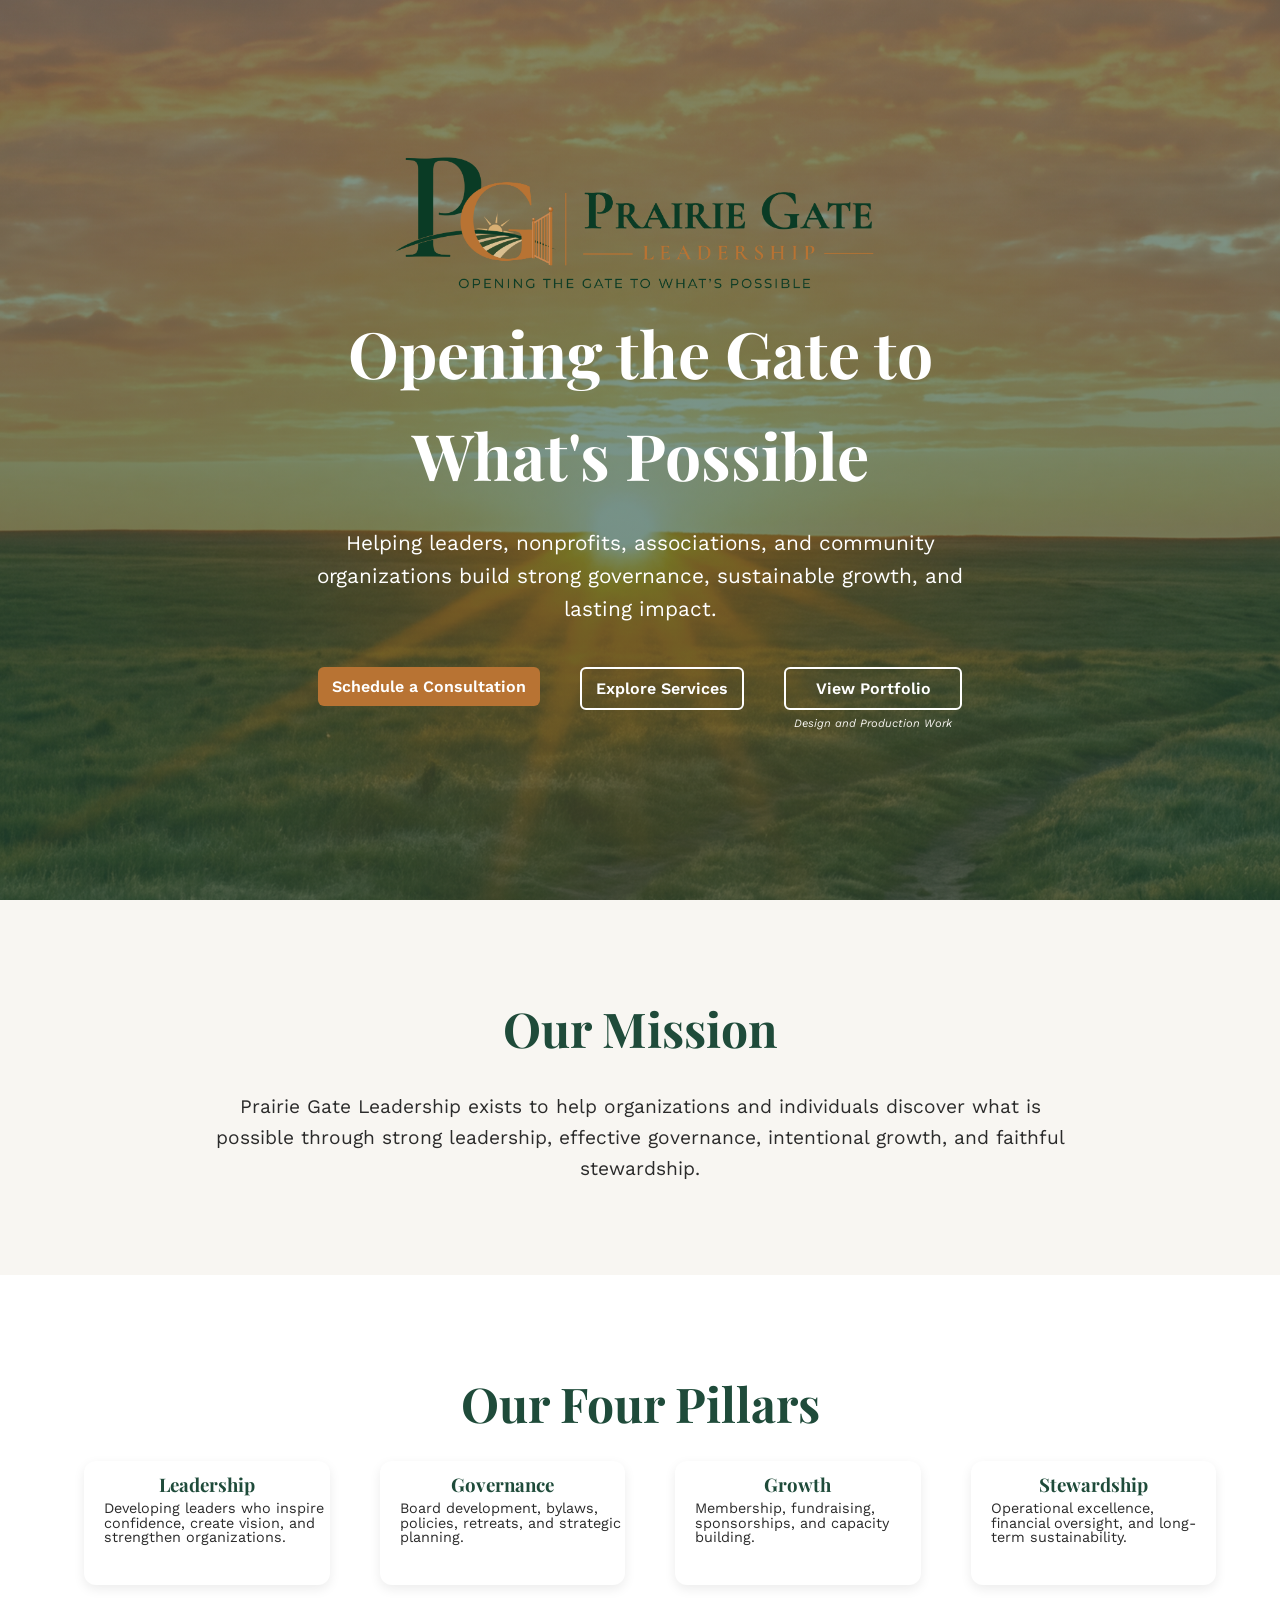
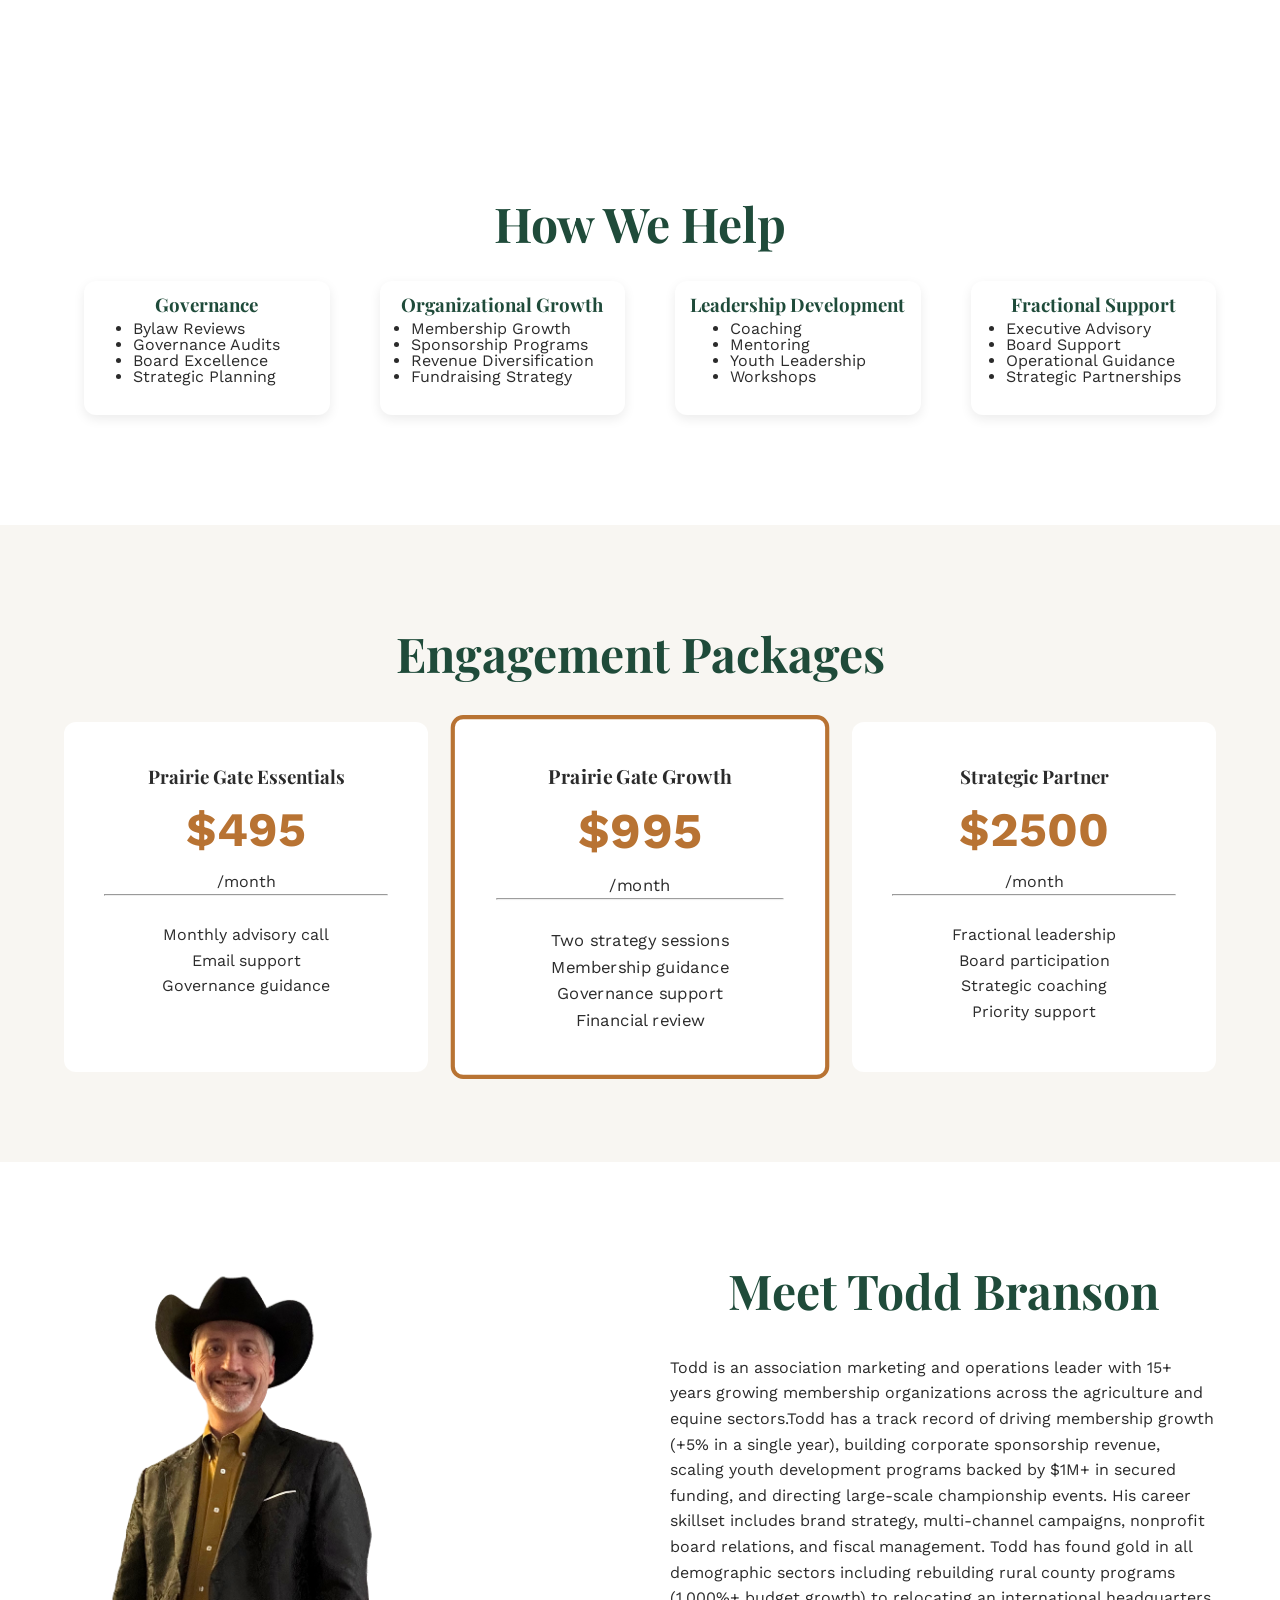
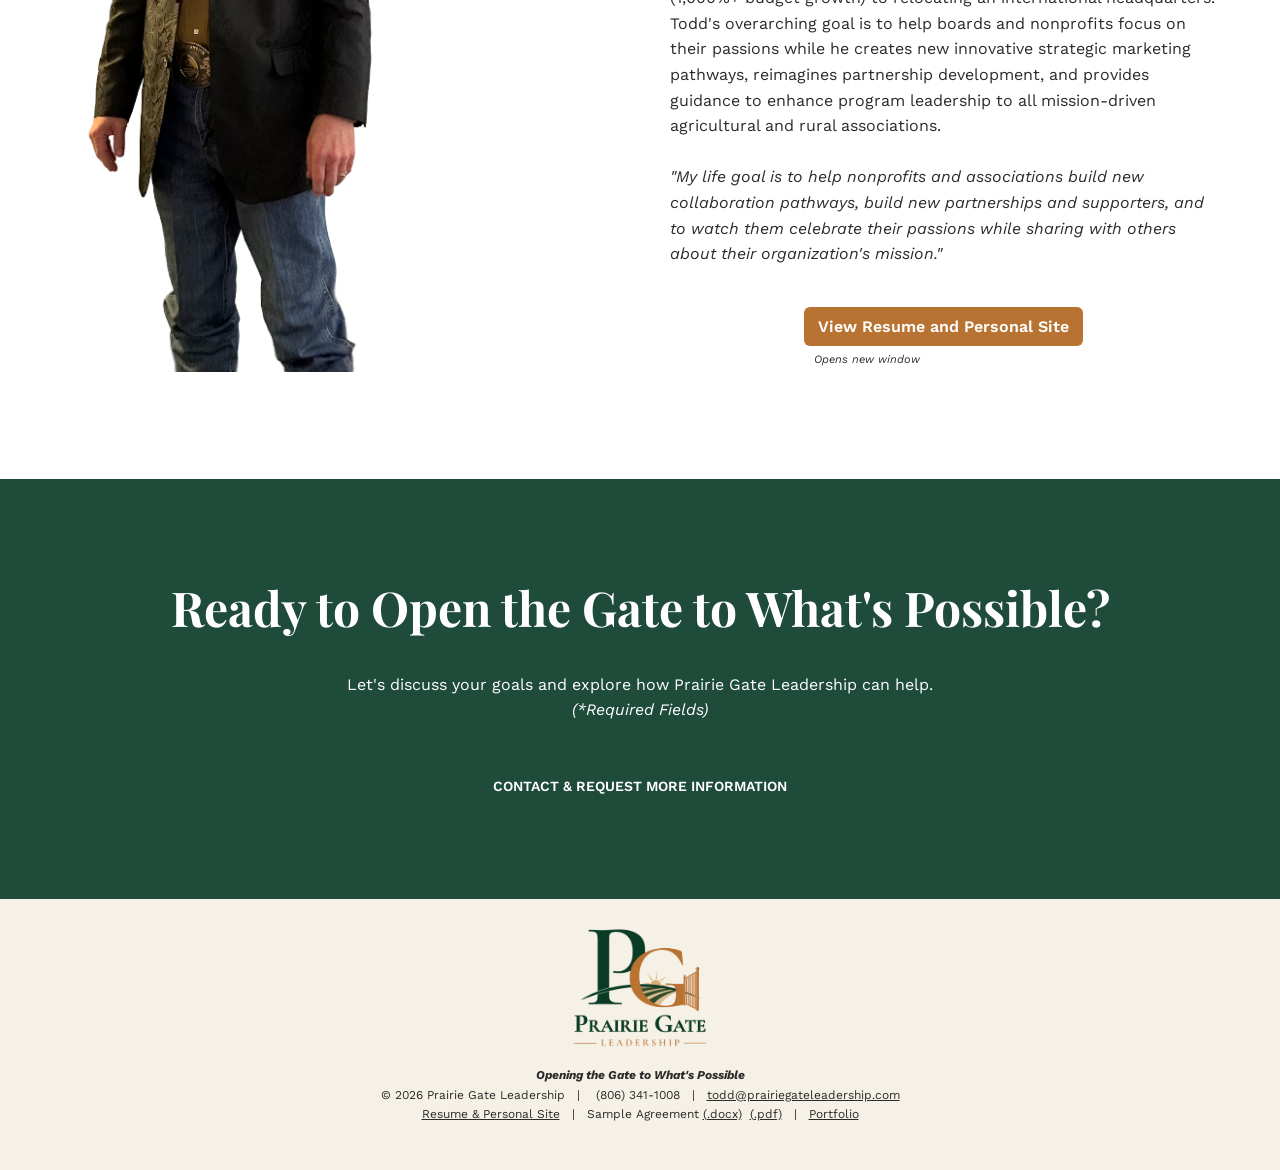
==== commit d8f8aa34: "Update index.html" ====
--- a/index.html
+++ b/index.html
@@ -123,11 +123,11 @@
 <div class="pillars">
 
 <div class="card">
-<h3>Governance &amp; Board Excellence</h3>
+<h3>Governance</h3>
 <ul>
 <li>Bylaw Reviews</li>
 <li>Governance Audits</li>
-<li>Board Orientation</li>
+<li>Board Excellence</li>
 <li>Strategic Planning</li>
 </ul>
 </div>
@@ -323,7 +323,7 @@
       border: 1px solid #1f4b3a;
       color: #FFFFFF;
       ">
-        Contact & Request more information
+        Contact &amp; Request more information
       </a>
 	
 <!--	
@@ -355,8 +355,8 @@
 		
 </form>
 
--->
-</div>	
+
+</div>	-->
 	</div>																	 
 </section>
 
--- a/PGL-style.css
+++ b/PGL-style.css
@@ -1,789 +1,76 @@
 @charset "utf-8";
-/* CSS Document */
-     
-
-/* Global settings for all pages *******************************************************/
+/* Prairie Gate Leadership - Selector Preserving Refactor */
 @import url("https://fonts.googleapis.com/css2?family=Playfair+Display:ital,wght@0,400..900;1,400..900&family=Work+Sans:ital,wght@0,100..900;1,100..900&display=swap");
 
 :root {
-    --prairie-green: #1F4B3A;
-    --warm-copper: #B87333;
-    --sandstone: #DCC9A3;
-    --ivory: #F8F6F2;
-    --charcoal: #2B2B2B;
-	--dark-sandstone:#c09e59;
-	--font-heading: "Playfair Display", serif;
-    --font-body: "Work Sans", sans-serif;
-}
+  --prairie-green: #1F4B3A;
+  --warm-copper: #B87333;
+  --sandstone: #DCC9A3;
+  --ivory: #F8F6F2;
+  --charcoal: #2B2B2B;
+  --dark-sandstone: #c09e59;
+  --font-heading: "Playfair Display", serif;
+  --font-body: "Work Sans", sans-serif;
 
-*,
-::before,
-::after {
-    margin:0;
-    padding:0;
-    box-sizing:border-box;
-}
-
-body {
-    font-family: var(--font-body);
-    color: var(--charcoal);
-    line-height: 1.6;
-    background:#fff;
-	margin: 0;
-}
-.lightbox {
-    display: none;
-    position: fixed;
-    z-index: 9999;
-    left: 0;
-    top: 0;
-    width: 100%;
-    height: 100%;
-    background: rgba(0,0,0,.85);
-    cursor: pointer;
-}
-
-.lightbox img {
-    display: block;
-    max-width: 90%;
-    max-height: 90%;
-    margin: auto;
-    position: absolute;
-    inset: 0;
-}
-
-.container {
-    width:min(1200px,90%);
-    margin:auto;
-}
-h1 {
-    text-align: center;
-}
-
-h1,h2,h3 {
-    font-family: var(--font-heading);
-}
-	a {
-		color: var(--charcoal);
-	}
-/* End global setting for all pages *******************************************************/
-
-.btn {
-    display:flex;
-	align-items: flex-start;
-    padding:7px 14px;
-    border-radius:6px;
-    text-decoration:none;
-    font-weight:600;
-    transition:.3s;
-	
-}
-
-.btn-primary {
-    background:var(--warm-copper);
-    color:white;
-	display:flex;
-	align-items:flex-start;
-}
-
-.btn-secondary {
-    border:2px solid white;
-    color:white;
-	display:flex;
-	align-items:flex-start;
-}
-
-	.btn-external {
-    border:2px solid #B87333;
-    color:#B87333;
-	font-size:11px;
-	
-}
-	.btn-wrapper {
-		display:flex;
-		gap: 40px;
-		align-items:flex-start;
-		justify-content: center;
-		width: fit-content;
-		margin-left: auto;
-		margin-right: auto;
-		margin-top: 40px;
-		
-	}
-	.caption-wrapper {
-		display: block;
-    	margin-top: 0px;
-		margin-left: auto;
-		margin-right: auto;
-	}
-	.btn-caption {
-		display: block; /* allows width control */
-		width: calc(100% - 20px); /* 10px on each side */
-		margin: 5px 10px 20px 10px;
-		font-size:0.7rem;
-		color:var(--ivory);
-		font-style: italic;
-	}
-
-.btn-caption2 {
-		display: block; /* allows width control */
-		width: calc(100% - 20px); /* 10px on each side */
-/*		margin: 5px 10px 20px 10px;*/
-		font-size:0.7rem;
-		color:var(--charcoal);
-		font-style: italic;
-	}
-
-section {
-    padding:90px 0;
-}
-.section{
-    max-width:1200px;
-    margin:0 auto;
-    padding:70px 20px;
-}
-.section2{
-    background:var(--dark-sandstone);
-	background-size: cover;
-    margin:0 auto;
-    padding:70px 20px;
-}
-
-.section-title{
-    color:var(--prairie-green);
-    font-size:3rem;
-    margin-bottom:0px;
-	text-align: center;
-}
-
-.section-intro{
-    color:#666;
-    margin-bottom:20px;
-	text-align: center;
-}
-
-
-	
-
-.hero {
-    background:
-        linear-gradient(rgba(31,75,58,.55),
-        rgba(31,75,58,.65)),
-        url("images/sunrise-prairie.png");
-    background-size:cover;
-    background-position:center;
-    color:white;
-    min-height:100vh;
-    display:flex;
-    align-items:center;
-}
-
-.hero-content {
-    max-width:700px;
-}
-
-.hero h1 {
-    font-size:4rem;
-    margin-bottom:20px;
-	align-items: center;
-}
-
-.hero p {
-    font-size:1.3rem;
-    margin-bottom:35px;
-	text-align: center;
-}
-
-
-.mission {
-    background:var(--ivory);
-    text-align:center;
-}
-
-.mission p {
-    max-width:850px;
-    margin:auto;
-    font-size:1.2rem;
-}
-
-.pillars {
-    display:grid;
-    grid-template-columns:repeat(auto-fit, minmax(250px,1fr));
-    gap:30px;
-}
-
-.work-grid{
-    display:grid;
-    grid-template-columns:repeat(auto-fit,minmax(160px,1fr));
-    gap:40px;
-}
-
-.card {
-    position:relative;
-	display: flex;
-    flex-direction: column;
-    align-items: center; 
-	background:white;
-    border-radius:12px;
-	overflow:hidden;
-    box-shadow:0 4px 12px rgba(0,0,0,.08);
-	margin: 20px 0 20px 20px;
-    text-align: center;
-    line-height: 1;
-	padding-bottom:20px;
-}
-.card h3 {
-    color:var(--prairie-green);
-    position: absolute;
-    top: 10px;
-  	margin: 5px 0 10px 0; /* top right bottom left */
-    text-align: center;
-}
-.card img{
-    width:80%;
-	display: block;
-    margin-top: 50px;
-	margin-left: auto;
-	margin-right: auto;
-	
-}
-
-.card ul  {
-/*	position: absolute;*/
-    top: 10px;
-  	margin: 40px 0 10px 0;  
-    text-align: left;
-	left: 10px;
-}
-
-.card p  {
-	display: block; /* allows width control */
-	width: calc(100% - 20px); /* 10px on each side */
-	margin: 40px 10px 20px 30px;
-	font-size:.9rem;
-	color:var(--charcoal);  
-    text-align: left;
-}
-
-.card-content{
-    align-items:center;
-	margin-bottom:20px;
-}
-
-.gallery{
-    display:grid;
-    grid-template-columns:repeat(auto-fit,minmax(140px,1fr));
-    gap:40px;
-	margin-top:40px;
-	margin-left: auto;
-	margin-right:auto;
-}
-
-.gallery img{
-    width:60%;
-    border-radius:5px;
-	
-}
-
-	.gallery2{
-    display:grid;
-    grid-template-columns:repeat(auto-fit,minmax(80px,1fr));
-    gap:40px;
-	margin-top:40px;
-	margin-left: auto;
-	margin-right:auto;
-}
-
-.gallery2 img{
-    width:60%;
-    border-radius:5px;
-}
-
-	
-
-.packages {
-    background:var(--ivory);
-}
-
-.pricing-grid {
-    display:grid;
-    grid-template-columns:repeat(auto-fit,minmax(300px,1fr));
-    gap:30px;
-}
-
-.package {
-    background:white;
-    border-radius:15px;
-    padding:40px;
-    text-align:center;
-}
-
-.featured {
-    border:4px solid var(--warm-copper);
-    transform:scale(1.04);
-}
-
-.price {
-    font-size:3rem;
-    color:var(--warm-copper);
-    font-weight:bold;
-}
-
-.founder {
-    display:grid;
-    grid-template-columns:1fr 1fr;
-    gap:60px;
-    align-items:center;
-}
-	.form {
-		display:block;
-		margin: 0 auto;
-	}
-.cta {
-    background:var(--prairie-green);
-    text-align:center;
-    color:white;
-}
-/* Footer content for all pages *******************************************************/
-footer {
-    background:#F6F1E7;
-    color:var(--charcoal);
-    text-align:center;
-    padding:20px;
-}
-
-	footer a:link {
-		color: var(--charcoal);
-	}
-	footer a:hover {
-		color: var(--warm-copper);
-	}
-/* End Footer for all pages *******************************************************/
-
-
-
-
-/* Form specific CSS tags *******************************************************/
-	
-	:root {
   --color-highlight: #7ecac7;
   --color-primary: #23494c;
   --color-primary-active: #122d30;
   --color-text-default: #ffffff;
   --color-text-select: #000000;
   --color-text-muted: #475569;
-	}
-	button,
-input,
-optgroup,
-select,
-textarea {
-  font-family: inherit;
-  font-feature-settings: inherit;
-  font-variation-settings: inherit;
-  font-size: 100%;
-  font-weight: inherit;
-  line-height: inherit;
-  color: inherit;
-  margin: 0 auto;
-  padding: 0;
-  text-align:left;
 }
 
-[type="checkbox"],
-[type="radio"],
-[type="range"] {
-  appearance: none;
-  flex-shrink: 0;
-  padding: 0;
-  user-select: none;
-}
-
-[type="checkbox"]:focus,
-[type="radio"]:focus,
-[type="range"]:focus {
-  outline: none;
-}
-
-/** Components **/
-
-.fs-form {
-  display: grid;
-  row-gap: 1rem;
-}
-
-.fs-form:where(.fs-layout__2-column) {
-  column-gap: 0.75rem;
-  grid-template-columns: 1fr 1fr;
-}
-
-fieldset {
-  display: flex;
-  margin: 1rem 0;
-  row-gap:10rem;
-}
-
-.fs-form:where(.fs-layout__2-column) fieldset {
-  column-gap: 0.75rem;
-  grid-template-columns: 1fr 1fr;
-  grid-column: 1 / -1;
-}
-
-.fs-fieldset-title {
-  color: var(--color-text-default);
-  font-family: var(--font-family-display);
-  font-size: 1.25rem;
-  font-weight: 500;
-  line-height: 1.75rem;
-  margin-bottom: 1rem;
-  grid-column: 1 / -1;
-}
-
-.fs-field {
-  display: flex;
-  flex-direction: row;
-  row-gap: 0.375rem;
-
-}
-
-.fs-label {
-  color: var(--color-text-default);
-  display: ;block;
-  font-family: var(--font-family-display);
-  font-size: 0.875rem;
-  font-weight: 700;
-  line-height: 1.25rem;
-  
-}
-
-.fs-description {
-  color: var(--color-text-muted);
-  display: block;
-  font-size: 0.875rem;
-  line-height: 1.25rem;
-}
-
-.fs-button-group {
-  display: flex;
-  flex-direction: row-reverse;
-  column-gap: 0.75rem;
-}
-
-.fs-form:where(.fs-layout__2-column) .fs-button-group {
-  grid-column: 1 / -1;
-}
-
-.fs-button {
-  background-color: var(--color-primary);
-  border-radius: 0.375rem;
-  color: white;
-  cursor: pointer;
-  font-size: 0.875rem;
-  font-weight: 500;
-  line-height: 1rem;
-  padding: 1rem 2rem;
-  transition-duration: 200ms;
-  transition-property: background-color;
-  transition-timing-function: cubic-bezier(0.4, 0, 0.2, 1);
-}
-
-.fs-button:hover {
-  background-color: var(--color-primary-active);
-}
-
-.fs-button:focus-visible {
-  background-color: var(--color-primary-active);
-  outline: 3px solid var(--color-highlight);
-}
-
-.fs-input,
-.fs-select {
-  /*appearance: none;*/
-  border-radius: 0.375rem;
-  border-width: 0;
-  box-shadow: var(--color-border-default) 0 0 0 1px inset;
-  color: var(--color-text-select);
-  font-size: 0.875rem;
-  height: 2rem;
-  line-height: 1.25rem;
-  outline: none;
-  padding-left: 0.75rem;
-  padding-right: 0.75rem;
-  width: 40%;
-}
-
-.fs-input:focus-visible,
-.fs-select:focus-visible {
-  box-shadow: var(--color-border-active) 0 0 0 1.5px inset;
-  outline: 3px solid var(--color-highlight);
-  outline-offset: 0;
-}
-
-.fs-input::placeholder {
-  color: var(--color-text-muted);
-}
-
-.fs-checkbox-group,
-.fs-radio-group {
-  display: flex;
-  flex-direction: column;
-  row-gap: 0.5rem;
-}
-
-.fs-checkbox-field,
-.fs-radio-field {
-  column-gap: 0.5rem;
-  display: flex;
-}
-
-:is(.fs-checkbox-field, .fs-radio-field) .fs-label + .fs-description {
-  margin-top: 0.125rem;
-}
-
-.fs-checkbox-wrapper,
-.fs-radio-wrapper {
-  align-items: center;
-  display: flex;
-  height: 1.25rem;
-}
-
-.fs-checkbox,
-.fs-radio {
-  background-color: #fff;
-  border: 1px solid var(--color-text-default);
-  height: 1rem;
-  width: 1rem;
-}
-
-.fs-checkbox {
-  border-radius: 0.25rem;
-}
-
-.fs-radio {
-  border-radius: 100%;
-}
-
-.fs-checkbox:checked,
-.fs-radio:checked {
-  background-color: var(--color-primary);
-  background-position: center;
-  background-repeat: no-repeat;
-  background-size: 100% 100%;
-  border-color: transparent;
-}
-
-.fs-checkbox:checked {
-  background-image: url("data:image/svg+xml,%3csvg viewBox='0 0 16 16' fill='white' xmlns='http://www.w3.org/2000/svg'%3e%3cpath d='M12.207 4.793a1 1 0 010 1.414l-5 5a1 1 0 01-1.414 0l-2-2a1 1 0 011.414-1.414L6.5 9.086l4.293-4.293a1 1 0 011.414 0z'/%3e%3c/svg%3e");
-}
-
-.fs-radio:checked {
-  background-image: url("data:image/svg+xml,%3csvg viewBox='0 0 16 16' fill='white' xmlns='http://www.w3.org/2000/svg'%3e%3ccircle cx='8' cy='8' r='3'/%3e%3c/svg%3e");
-}
-
-.fs-checkbox:focus-visible,
-.fs-radio:focus-visible {
-  outline: 3px solid var(--color-highlight);
-  outline-offset: 0;
-}
-
-.fs-select {
-  background-color: #fff;
-  background-position: right 0.5rem center;
-  background-repeat: no-repeat;
-  background-size: 1.5em 1.5em;
-  padding-right: 2.5rem;
-}
-
-.fs-slider {
-  background: transparent;
-  cursor: pointer;
-  height: 1.25rem;
-  width: 100%;
-}
-
-.fs-slider::-moz-range-track {
-  background-color: var(--color-background);
-  border-radius: 0.5rem;
-  height: 0.5rem;
-}
-
-.fs-slider::-webkit-slider-runnable-track {
-  background-color: var(--color-background);
-  border-radius: 0.5rem;
-  height: 0.5rem;
-}
-
-.fs-slider::-moz-range-thumb {
-  background-color: var(--color-primary);
-  border: none; /* Removes extra border that FF applies */
-  border-radius: 50%;
-  height: 1.25rem;
-  width: 1.25rem;
-}
-
-.fs-slider::-webkit-slider-thumb {
-  appearance: none;
-  background-color: var(--color-primary);
-  border-radius: 50%;
-  height: 1.25rem;
-  margin-top: -0.375rem; /* Centers thumb on the track */
-  width: 1.25rem;
-}
-
-.fs-slider:focus-visible::-moz-range-thumb {
-  outline: 2px solid var(--color-primary);
-  outline-offset: 2px;
-}
-
-.fs-slider:focus-visible::-webkit-slider-thumb {
-  outline: 2px solid var(--color-primary);
-  outline-offset: 2px;
-}
-
-.fs-switch {
-  background-color: var(--color-background-alt);
-  background-image: url("data:image/svg+xml,%3csvg xmlns='http://www.w3.org/2000/svg' viewBox='-4 -4 8 8'%3e%3ccircle r='3' fill='white'/%3e%3c/svg%3e");
-  background-position: left center;
-  background-repeat: no-repeat;
-  border-radius: 1.5rem;
-  cursor: pointer;
-  height: 1.5rem;
-  transition-duration: 200ms;
-  transition-property: background-color, background-position;
-  transition-timing-function: cubic-bezier(0.4, 0, 0.2, 1);
-  width: 2.75rem;
-}
-
-.fs-switch:checked {
-  background-color: var(--color-primary);
-  background-position: right center;
-}
-
-.fs-switch:focus-visible {
-  outline: 3px solid var(--color-highlight);
-  outline-offset: 0;
-}
-
-.fs-textarea {
-  appearance: none;
-  border-radius: 0.375rem;
-  border-width: 0;
-  box-shadow: var(--color-border-default) 0 0 0 1px inset;
-  color: var(--color-primary);
-  font-size: 0.875rem;
-  line-height: 1.25rem;
-  outline: none;
-  padding: 0.5rem 0.75rem;
-  resize: vertical;
-}
-
-.fs-textarea:focus-visible {
-  box-shadow: var(--color-border-active) 0 0 0 1.5px inset;
-  outline: 3px solid var(--color-highlight);
-  outline-offset: 0;
-}
-
-.fs-textarea::placeholder {
-  color: var(--color-text-muted);
-}
-
-/** Utilities **/
-
-.col-span-full {
-  grid-column: 1 / -1;
-}
-
-.fs-textarea::placeholder {
-  color: var(--color-text-muted);
-}
-
-.slider-label-container {
-  display: flex;
-  justify-content: space-between;
-  width: 100%;
-  margin-top: 0.25rem;
-}
-
-.slider-label-text {
-  font-size: 0.75rem;
-  color: var(--color-text-muted);
-  text-align: center;
-  white-space: nowrap;
-}
-	
-/* Thank you form specific CSS tags *******************************************************/
-
-.thank-you-hero{
-    background:
-        linear-gradient(rgba(31,75,58,.80),
-        rgba(31,75,58,.75)),
-        url("images/sunrise-prairie.png");
-    background-size:cover;
-    background-position:center;
-    min-height:80vh;
-    display:flex;
-    align-items:center;
-    color:white;
-    text-align:center;
-}
-
-.thank-you-card{
-    background:rgba(255,255,255,.95);
-    color:var(--charcoal);
-    max-width:850px;
-    margin:auto;
-    padding:50px;
-    border-radius:15px;
-    box-shadow:0 10px 30px rgba(0,0,0,.2);
-}
-
-.checkmark{
-    font-size:4rem;
-    color:var(--warm-copper);
-    margin-bottom:20px;
-}
-
-.thank-you-card h1{
-    color:var(--prairie-green);
-    font-size:3rem;
-    margin-bottom:20px;
-}
-
-.thank-you-card p{
-    font-size:1.15rem;
-    margin-bottom:20px;
-}
-
-.next-steps{
-    background:var(--ivory);
-}
-
-.step-grid{
-    display:grid;
-    grid-template-columns:repeat(auto-fit,minmax(240px,1fr));
-    gap:30px;
-    margin-top:40px;
-}
-
-.step{
-    background:white;
-    border-radius:12px;
-    padding:30px;
-    text-align:center;
-    box-shadow:0 4px 12px rgba(0,0,0,.08);
-}
-
-.step h3{
-    color:var(--prairie-green);
-    margin-bottom:15px;
-}
-
-@media(max-width:768px){
-    .thank-you-card{
-        padding:30px;
-    }
-
-    .thank-you-card h1{
-        font-size:2.2rem;
-    }
-}+*, *::before, *::after { margin:0; padding:0; box-sizing:border-box; }
+body { font-family:var(--font-body); color:var(--charcoal); line-height:1.6; background:#fff; margin:0; }
+a { color:var(--charcoal); }
+.container { width:min(1200px,90%); margin:auto; }
+h1,h2,h3 { font-family:var(--font-heading); }
+h1 { text-align:center; }
+.lightbox { display:none; position:fixed; z-index:9999; inset:0; width:100%; height:100%; background:rgba(0,0,0,.85); cursor:pointer; }
+.lightbox img { display:block; max-width:90%; max-height:90%; margin:auto; position:absolute; inset:0; }
+.btn { display:flex; align-items:flex-start; justify-content:center; padding:7px 14px; border-radius:6px; text-decoration:none; font-weight:600; transition:.3s; }
+.btn-primary { background:var(--warm-copper); color:#fff; }
+.btn-secondary { border:2px solid #fff; color:#fff; }
+.btn-external { border:2px solid #B87333; color:#B87333; font-size:11px; }
+.btn-wrapper { display:flex; gap:40px; align-items:flex-start; justify-content:center; width:fit-content; margin-inline:auto; margin-top:40px; }
+.caption-wrapper,.gallery,.gallery2 { margin-inline:auto; }
+.btn-caption,.btn-caption2 { display:block; width:calc(100% - 20px); font-size:.7rem; font-style:italic; }
+.btn-caption { margin:5px 10px 20px; color:var(--ivory); }
+.btn-caption2 { margin:10px 10px 20px; color:var(--charcoal); }
+section{padding:90px 0}
+.section,.section2{margin:0 auto;padding:70px 20px}
+.section{max-width:1200px}
+.section2{background:var(--dark-sandstone);background-size:cover}
+.section-title{text-align:center;color:var(--prairie-green);font-size:3rem}
+.section-intro{text-align:center;color:#666;margin-bottom:20px}
+.hero{background:linear-gradient(rgba(31,75,58,.55),rgba(31,75,58,.65)),url("images/sunrise-prairie.png");background-size:cover;background-position:center;color:#fff;min-height:100vh;display:flex;align-items:center}
+.hero-content{max-width:700px}.hero h1{font-size:4rem;margin-bottom:20px}.hero p{text-align:center;font-size:1.3rem;margin-bottom:35px}
+.mission{background:var(--ivory);text-align:center}.mission p{max-width:850px;margin:auto;font-size:1.2rem}
+.pillars,.pricing-grid,.step-grid{display:grid;gap:30px}.pillars{grid-template-columns:repeat(auto-fit,minmax(250px,1fr))}.pricing-grid{grid-template-columns:repeat(auto-fit,minmax(300px,1fr))}.step-grid{grid-template-columns:repeat(auto-fit,minmax(240px,1fr));margin-top:40px}
+.work-grid{display:grid;grid-template-columns:repeat(auto-fit,minmax(160px,1fr));gap:40px}
+.card{position:relative;display:flex;flex-direction:column;align-items:center;background:#fff;border-radius:12px;overflow:hidden;box-shadow:0 4px 12px rgba(0,0,0,.08);margin:20px 0 20px 20px;text-align:center;line-height:1;padding-bottom:20px}
+.card h3{color:var(--prairie-green);position:absolute;top:10px;margin:5px 0 10px}.card img{width:80%;display:block;margin:50px auto 0}.card ul{margin:40px 0 10px;text-align:left}.card p{display:block;width:calc(100% - 20px);margin:40px 10px 20px 30px;font-size:.9rem;text-align:left}
+.card-content{margin-bottom:20px}.gallery{display:grid;grid-template-columns:repeat(auto-fit,minmax(140px,1fr));gap:40px;margin-top:40px}.gallery2{display:grid;grid-template-columns:repeat(auto-fit,minmax(80px,1fr));gap:40px;margin-top:40px}.gallery img,.gallery2 img{width:60%;border-radius:5px}
+.packages,.next-steps{background:var(--ivory)} .package,.step{background:#fff;border-radius:12px;padding:30px;text-align:center}
+.package{padding:40px}.featured{border:4px solid var(--warm-copper);transform:scale(1.04)}.price{font-size:3rem;color:var(--warm-copper);font-weight:bold}
+.founder{display:grid;grid-template-columns:1fr 1fr;gap:60px;align-items:center}.form{display:block;margin:0 auto}.cta{background:var(--prairie-green);text-align:center;color:#fff}
+footer{background:#F6F1E7;color:var(--charcoal);text-align:center;padding:20px} footer a:hover{color:var(--warm-copper)}
+button,input,optgroup,select,textarea{font:inherit;color:inherit;margin:0 auto;padding:0;text-align:left}
+[type="checkbox"],[type="radio"],[type="range"]{appearance:none;flex-shrink:0;padding:0;user-select:none}
+.fs-form{display:grid;row-gap:1rem}.fs-form.fs-layout__2-column{column-gap:.75rem;grid-template-columns:1fr 1fr}
+fieldset{display:flex;margin:1rem 0;row-gap:10rem}
+.fs-fieldset-title{color:var(--color-text-default);font-size:1.25rem;font-weight:500;line-height:1.75rem;margin-bottom:1rem;grid-column:1/-1}
+.fs-field{display:flex;flex-direction:row;row-gap:.375rem}
+.fs-label{color:var(--color-text-default);display:block;font-size:.875rem;font-weight:700;line-height:1.25rem}
+.fs-description{color:var(--color-text-muted);display:block;font-size:.875rem;line-height:1.25rem}
+.fs-button-group{display:flex;flex-direction:row-reverse;column-gap:.75rem}
+.fs-button{background-color:var(--color-primary);border-radius:.375rem;color:#fff;cursor:pointer;padding:1rem 2rem}.fs-button:hover,.fs-button:focus-visible{background-color:var(--color-primary-active)}
+.fs-input,.fs-select{border-radius:.375rem;color:var(--color-text-select);height:2rem;padding:0 .75rem;width:40%}
+.fs-input::placeholder,.fs-textarea::placeholder{color:var(--color-text-muted)}
+.thank-you-hero{background:linear-gradient(rgba(31,75,58,.80),rgba(31,75,58,.75)),url("images/sunrise-prairie.png");background-size:cover;background-position:center;min-height:80vh;display:flex;align-items:center;color:#fff;text-align:center}
+.thank-you-card{background:rgba(255,255,255,.95);color:var(--charcoal);max-width:850px;margin:auto;padding:50px;border-radius:15px;box-shadow:0 10px 30px rgba(0,0,0,.2)}
+.checkmark{font-size:4rem;color:var(--warm-copper);margin-bottom:20px}
+.thank-you-card h1{color:var(--prairie-green);font-size:3rem;margin-bottom:20px}.thank-you-card p{font-size:1.15rem;margin-bottom:20px}
+.step h3{color:var(--prairie-green);margin-bottom:15px}.col-span-full{grid-column:1/-1}
+.slider-label-container{display:flex;justify-content:space-between;width:100%;margin-top:.25rem}.slider-label-text{font-size:.75rem;color:var(--color-text-muted);text-align:center;white-space:nowrap}
+@media(max-width:768px){.founder{grid-template-columns:1fr;gap:30px}.hero h1{font-size:2.5rem}.section-title{font-size:2rem}.btn-wrapper{flex-direction:column;gap:20px}.fs-input,.fs-select{width:100%}.thank-you-card{padding:30px}.thank-you-card h1{font-size:2.2rem}}
